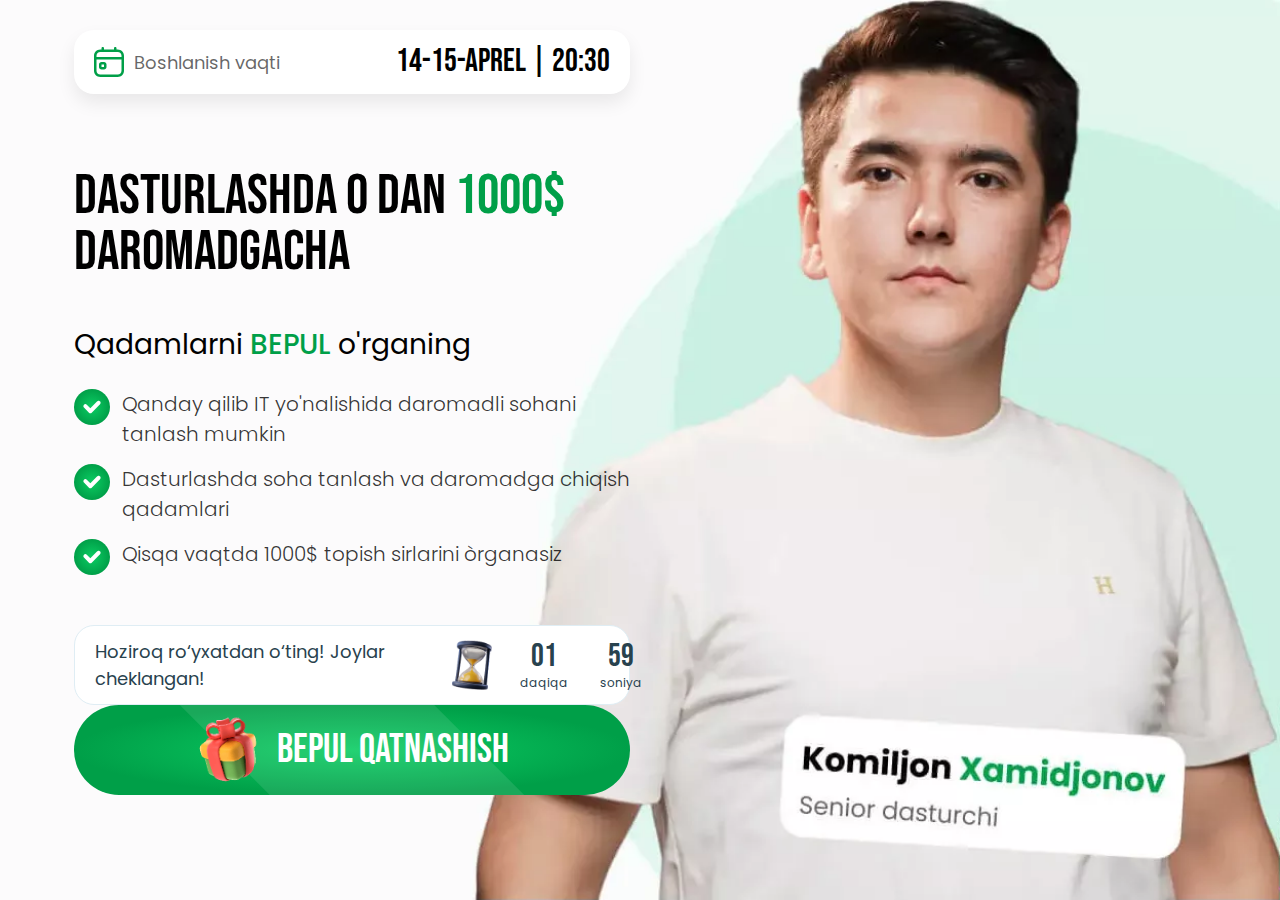
==== index.html @ f959d717 "initial commit" ====
<!doctype html>
<html lang="en">
<head>
  <meta charset="UTF-8">
  <meta name="viewport"
        content="width=device-width, user-scalable=no, initial-scale=1.0, maximum-scale=1.0, minimum-scale=1.0">
  <meta http-equiv="X-UA-Compatible" content="ie=edge">
  <link rel="preconnect" href="https://fonts.googleapis.com">
  <link rel="preconnect" href="https://fonts.gstatic.com" crossorigin>
  <link href="https://fonts.googleapis.com/css2?family=Bebas+Neue&family=Poppins:wght@300;400;500&display=swap" rel="stylesheet">
  <link rel="stylesheet" href="css/styles.css">
  <title>Komiljon Xamidjonov</title>
</head>
<body class="bg-[#F8FDFB] overflow-x-hidden">

<div class="wrapper">
  <div class="1100px:w-1/2 flex flex-col min-h-screen py-[12px] 1200px:py-[30px]">
    <div
      class="flex justify-center 500px:justify-between px-[20px] py-[8px] text-center rounded-[16px] 800px:rounded-[20px] custom-shadow bg-[rgb(255,255,255)] mx-[10px]">
      <div class="hidden 500px:flex items-center gap-[10px]">
        <svg width="30" height="30" viewBox="0 0 30 30" fill="none" xmlns="http://www.w3.org/2000/svg">
          <g clip-path="url(#clip0_190_54)">
            <path d="M10 15H7.5C6.12125 15 5 16.1213 5 17.5V20C5 21.3787 6.12125 22.5 7.5 22.5H10C11.3787 22.5 12.5 21.3787 12.5 20V17.5C12.5 16.1213 11.3787 15 10 15ZM7.5 20V17.5H10V20H7.5ZM23.75 2.5H22.5V1.25C22.5 0.56 21.9412 0 21.25 0C20.5588 0 20 0.56 20 1.25V2.5H10V1.25C10 0.56 9.44125 0 8.75 0C8.05875 0 7.5 0.56 7.5 1.25V2.5H6.25C2.80375 2.5 0 5.30375 0 8.75V23.75C0 27.1963 2.80375 30 6.25 30H23.75C27.1963 30 30 27.1963 30 23.75V8.75C30 5.30375 27.1963 2.5 23.75 2.5ZM6.25 5H23.75C25.8175 5 27.5 6.6825 27.5 8.75V10H2.5V8.75C2.5 6.6825 4.1825 5 6.25 5ZM23.75 27.5H6.25C4.1825 27.5 2.5 25.8175 2.5 23.75V12.5H27.5V23.75C27.5 25.8175 25.8175 27.5 23.75 27.5Z" fill="#009F48"/>
          </g>
          <defs>
            <clipPath id="clip0_190_54">
              <rect width="30" height="30" fill="white"/>
            </clipPath>
          </defs>
        </svg>

        <div class="text-[16px] 800px:text-[18px] text-[#00000099]">Boshlanish vaqti</div>
      </div>

      <div class="text-[28px] 800px:text-[32px] font-bebas">14-15-aprel | 20:30</div>
    </div>

    <div class="flex flex-col justify-center gap-[15px] 800px:gap-[30px] 1200px:gap-[50px] grow py-[30px]">
      <h1 class="text-[36px] 800px:text-[48px] 1200px:text-[56px] font-bebas leading-[1] text-center 1100px:text-left uppercase mx-[10px]">
        Dasturlashda 0 dan <span class="text-[#009F48]">1000$</span> daromadgacha
      </h1>

      <div class="flex flex-col 1100px:hidden relative">
        <div class="text-[22px] 800px:text-[24px] leading-[1] text-center mb-[16px] mx-[10px]">Qadamlarni <span class="text-[#009F48] font-[500]">BEPUL</span> o'rganing</div>

        <picture class="block w-full mx-auto aspect-[353/403] relative ml-[10px]">
          <source
            srcset="img/mentor@2x.webp 2x, img/mentor@1x.webp 1x"
            type="image/webp"
          />

          <source
            srcset="img/mentor@2x.png 2x, img/mentor@1x.png 1x"
            type="image/png"
          />

          <img
            class="w-full h-full"
            src="img/mentor@1x.png"
            srcset="img/mentor@2x.png 2x, img/mentor@1x.png 1x"
            alt="Rasm tavsifi"
          />
        </picture>

        <div
          class="absolute right-[10px] left-[12%] bottom-[20%] flex items-center justify-between gap-[12px] py-[12px] px-[20px] rounded-[16px] 800px:rounded-[20px] 1200:rounded-[28px] custom-shadow bg-[rgb(255,255,255)] border border-[#DFEDF4] text-[#28424E]">
          <div class="text-[12px] font-medium leading-[1.2]">Hoziroq ro‘yxatdan o‘ting! Joylar cheklangan!</div>
s
          <div class="flex items-center gap-[8px] leading-[1]" data-timer>
            <div class="flex flex-col gap-[4px] text-center">
              <div class="font-bebas text-[24px]" data-minutes>01</div>
              <div class="text-[12px]">daqiqa</div>
            </div>

            <div class="w-[1px] h-[20px] bg-[#DFEDF4] shrink-0"></div>

            <div class="flex flex-col gap-[4px] text-center">
              <div class="font-bebas text-[24px]" data-seconds>59</div>
              <div class="text-[12px]">soniya</div>
            </div>
          </div>
        </div>

        <div class="flex flex-col gap-[12px] relative mx-[10px]">
          <button class="main-button gap-[12px] relative z-[1] rounded-lg" data-main-button>
            <span class="gift-container w-[55px] shrink-0">
              <img class="w-full gift" src="img/gift.png" alt="">
            </span>

            <span>Bepul qatnashish</span>
          </button>
        </div>
      </div>

      <div class="flex flex-col gap-[20px] 1200px:gap-[30px] mx-[10px]">
        <div class="hidden 1100px:block text-[20px] 800px:text-[24px] 1200px:text-[28px] leading-[1] text-center 1100px:text-left">Qadamlarni <span class="text-[#009F48] font-[500]">BEPUL</span> o'rganing</div>
        <ul class="flex flex-col gap-[10px] 1200px:gap-[15px]">
          <li class="flex items-start gap-[12px]">
            <img class="w-[24px] 800px:w-[28px] 1200px:w-[36px] shrink-0 aspect-square" src="img/check.svg" alt="">

            <p class="text-[16px] 1200px:text-[20px] font-[300] text-[#000000CC]">
              Qanday qilib IT yo'nalishida daromadli sohani tanlash mumkin
            </p>
          </li>
          <li class="flex items-start gap-[12px]">
            <img class="w-[24px] 800px:w-[28px] 1200px:w-[36px] shrink-0 aspect-square" src="img/check.svg" alt="">

            <p class="text-[16px] 1200px:text-[20px] font-[300] text-[#000000CC]">
              Dasturlashda soha tanlash va daromadga chiqish qadamlari
            </p>
          </li>
          <li class="flex items-start gap-[12px]">
            <img class="w-[24px] 800px:w-[28px] 1200px:w-[36px] shrink-0 aspect-square" src="img/check.svg" alt="">

            <p class="text-[16px] 1200px:text-[20px] font-[300] text-[#000000CC]">
              Qisqa vaqtda 1000$ topish sirlarini òrganasiz
            </p>
          </li>
        </ul>
      </div>

      <div class="hidden 1100px:flex flex-col gap-[20px mx-[10px]">
        <div
          class="flex items-center justify-between gap-[24px] py-[12px] px-[20px] rounded-[16px] 800px:rounded-[20px] 1200:rounded-[28px] shadow bg-[rgb(255,255,255)] border border-[#DFEDF4] text-[#28424E]">
          <div class="text-[18px] font-medium">Hoziroq ro‘yxatdan o‘ting! Joylar cheklangan!</div>

          <div class="flex items-center gap-[16px] leading-[1]" data-timer>
            <img class="w-[40px] mr-[12px]" src="img/timer.png" alt="">

            <div class="flex flex-col gap-[4px] text-center">
              <div class="font-bebas text-[32px]" data-minutes>01</div>
              <div class="text-[12px]">daqiqa</div>
            </div>

            <div class="w-[1px] h-[30px] bg-[#DFEDF4]"></div>

            <div class="flex flex-col gap-[4px] text-center">
              <div class="font-bebas text-[32px]" data-seconds>59</div>
              <div class="text-[12px]">soniya</div>
            </div>
          </div>
        </div>
        <button class="main-button gap-[12px]" data-main-button>
          <span class="gift-container w-[70px] shrink-0">
            <img class="w-full gift" src="img/gift.png" alt="">
          </span>

          <span>Bepul qatnashish</span>
        </button>
      </div>
    </div>
  </div>
</div>

<div class="fixed inset-[0] grid place-items-center overflow-[auto] z-[20] bg-[#0000004D] bg-opacity-[50] backdrop-blur-[5px] p-[8px] hidden"
     data-modal-backdrop data-modal-close>
  <form data-form class="w-full max-w-[500px] p-[20px] 800px:p-[40px] bg-[#fff] rounded-[8px] 1100px:rounded-[12px] relative">
    <h2 class="text-[24px] 800px:text-[28px] 1200px:text-[32px] font-bebas">
      Joy band qilish
    </h2>

    <p class="mb-[16px] text-[#00000099]">Joylar soni chegaralangan!</p>

    <div class="p-[16px] mb-[8px] 1100px:mb-[16px] text-[#00971C] rounded-[16px] bg-[#00971C11] text-center hidden" data-form-alert>
    </div>

    <label class="block w-full mb-[16px] 1100px:mb-[24px]">
      <span class="block mb-1.5 text-[#48635B]">Ism</span>
      <input class="w-full h-[48px] px-[16px] rounded-[8px] 1100px:rounded-[12px] bg-[#F3F7F8] border border-[#bed4da]" id="name"
             type="text" placeholder="Ismingizni kiriting" name="name">
    </label>

    <label class="block w-full mb-[24px] 1100px:mb-[32px]" for="phone">
      <span class="block mb-[6px[ text-[#48635B]">Telefon raqami</span>

      <span class="flex h-[48px] rounded-[8px] 1100px:rounded-[12px] border border-[#bed4da] bg-[#F3F7F8] overflow-hidden">
          <input class="bg-[transparent] border-none focus:outline-0 pl-[16px] w-[6ch] text-black text-[14px] 1100px:text-[16px]"
                 type="text" readonly value="+998">
          <input class="grow bg-[transparent] border-none focus:outline-0 text-black text-[14px] 1100px:text-[16px]"
                 id="phone" type="tel" name="phone" maxlength="12">
        </span>
    </label>

    <button data-form-button
            class="submit-button"
            type="submit">
      Band qilish
    </button>

    <img data-modal-close class="w-[12px] 1100px:w-[16px] aspect-square absolute top-[24px] right-[24px] cursor-pointer" src="img/x.svg"
         alt="close icon">
  </form>
</div>

<script src="js/statistics.js"></script>
<script src="js/timer.js"></script>
<script src="js/script.js"></script>

<!-- Meta Pixel Code -->
<script>
  !function(f,b,e,v,n,t,s)
  {if(f.fbq)return;n=f.fbq=function(){n.callMethod?
    n.callMethod.apply(n,arguments):n.queue.push(arguments)};
    if(!f._fbq)f._fbq=n;n.push=n;n.loaded=!0;n.version='2.0';
    n.queue=[];t=b.createElement(e);t.async=!0;
    t.src=v;s=b.getElementsByTagName(e)[0];
    s.parentNode.insertBefore(t,s)}(window, document,'script',
    'https://connect.facebook.net/en_US/fbevents.js');
  fbq('init', '1330545794612038');
  fbq('track', 'PageView');
</script>
<noscript><img height="1" width="1" style="display:none"
               src="https://www.facebook.com/tr?id=1330545794612038&ev=PageView&noscript=1"
/></noscript>
<!-- End Meta Pixel Code -->
</body>
</html>
---- css/styles.css ----
/*! tailwindcss v4.0.6 | MIT License | https://tailwindcss.com */
@layer theme{:root,:host{--animate-spin:spin 1s linear infinite;--animate-ping:ping 1s cubic-bezier(0,0,.2,1)infinite;--animate-pulse:pulse 2s cubic-bezier(.4,0,.6,1)infinite;--animate-bounce:bounce 1s infinite;--breakpoint-400px:400px;--breakpoint-500px:500px;--breakpoint-600px:600px;--breakpoint-700px:700px;--breakpoint-800px:800px;--breakpoint-900px:900px;--breakpoint-1000px:1000px;--breakpoint-1100px:1100px;--breakpoint-1200px:1200px;--breakpoint-1300px:1300px;--breakpoint-1400px:1400px;--breakpoint-1500px:1500px;--breakpoint-1600px:1600px;--breakpoint-1700px:1700px;--breakpoint-1800px:1800px;--breakpoint-1900px:1900px}}@layer base{*,:after,:before,::backdrop{box-sizing:border-box;border:0 solid;margin:0;padding:0}::file-selector-button{box-sizing:border-box;border:0 solid;margin:0;padding:0}html,:host{-webkit-text-size-adjust:100%;tab-size:4;line-height:1.5;font-family:var(--default-font-family,ui-sans-serif,system-ui,sans-serif,"Apple Color Emoji","Segoe UI Emoji","Segoe UI Symbol","Noto Color Emoji");font-feature-settings:var(--default-font-feature-settings,normal);font-variation-settings:var(--default-font-variation-settings,normal);-webkit-tap-highlight-color:transparent}body{line-height:inherit}hr{height:0;color:inherit;border-top-width:1px}abbr:where([title]){-webkit-text-decoration:underline dotted;text-decoration:underline dotted}h1,h2,h3,h4,h5,h6{font-size:inherit;font-weight:inherit}a{color:inherit;-webkit-text-decoration:inherit;-webkit-text-decoration:inherit;-webkit-text-decoration:inherit;text-decoration:inherit}b,strong{font-weight:bolder}code,kbd,samp,pre{font-family:var(--default-mono-font-family,ui-monospace,SFMono-Regular,Menlo,Monaco,Consolas,"Liberation Mono","Courier New",monospace);font-feature-settings:var(--default-mono-font-feature-settings,normal);font-variation-settings:var(--default-mono-font-variation-settings,normal);font-size:1em}small{font-size:80%}sub,sup{vertical-align:baseline;font-size:75%;line-height:0;position:relative}sub{bottom:-.25em}sup{top:-.5em}table{text-indent:0;border-color:inherit;border-collapse:collapse}:-moz-focusring{outline:auto}progress{vertical-align:baseline}summary{display:list-item}ol,ul,menu{list-style:none}img,svg,video,canvas,audio,iframe,embed,object{vertical-align:middle;display:block}img,video{max-width:100%;height:auto}button,input,select,optgroup,textarea{font:inherit;font-feature-settings:inherit;font-variation-settings:inherit;letter-spacing:inherit;color:inherit;opacity:1;background-color:#0000;border-radius:0}::file-selector-button{font:inherit;font-feature-settings:inherit;font-variation-settings:inherit;letter-spacing:inherit;color:inherit;opacity:1;background-color:#0000;border-radius:0}:where(select:is([multiple],[size])) optgroup{font-weight:bolder}:where(select:is([multiple],[size])) optgroup option{padding-inline-start:20px}::file-selector-button{margin-inline-end:4px}::placeholder{opacity:1;color:color-mix(in oklab,currentColor 50%,transparent)}textarea{resize:vertical}::-webkit-search-decoration{-webkit-appearance:none}::-webkit-date-and-time-value{min-height:1lh;text-align:inherit}::-webkit-datetime-edit{display:inline-flex}::-webkit-datetime-edit-fields-wrapper{padding:0}::-webkit-datetime-edit{padding-block:0}::-webkit-datetime-edit-year-field{padding-block:0}::-webkit-datetime-edit-month-field{padding-block:0}::-webkit-datetime-edit-day-field{padding-block:0}::-webkit-datetime-edit-hour-field{padding-block:0}::-webkit-datetime-edit-minute-field{padding-block:0}::-webkit-datetime-edit-second-field{padding-block:0}::-webkit-datetime-edit-millisecond-field{padding-block:0}::-webkit-datetime-edit-meridiem-field{padding-block:0}:-moz-ui-invalid{box-shadow:none}button,input:where([type=button],[type=reset],[type=submit]){appearance:button}::file-selector-button{appearance:button}::-webkit-inner-spin-button{height:auto}::-webkit-outer-spin-button{height:auto}[hidden]:where(:not([hidden=until-found])){display:none!important}}@layer components;@layer utilities{.absolute{position:absolute}.fixed{position:fixed}.relative{position:relative}.inset-\[0\]{inset:0}.top-\[24px\]{top:24px}.right-\[10px\]{right:10px}.right-\[20px\]{right:20px}.right-\[24px\]{right:24px}.bottom-\[10\%\]{bottom:10%}.bottom-\[15\%\]{bottom:15%}.bottom-\[20\%\]{bottom:20%}.bottom-\[20px\]{bottom:20px}.bottom-\[60px\]{bottom:60px}.bottom-\[100px\]{bottom:100px}.bottom-\[140px\]{bottom:140px}.left-\[5\%\]{left:5%}.left-\[10\%\]{left:10%}.left-\[12\%\]{left:12%}.left-\[30px\]{left:30px}.left-\[40px\]{left:40px}.z-\[1\]{z-index:1}.z-\[20\]{z-index:20}.mx-\[10px\]{margin-inline:10px}.mx-auto{margin-inline:auto}.mr-\[12px\]{margin-right:12px}.mb-\[8px\]{margin-bottom:8px}.mb-\[16px\]{margin-bottom:16px}.mb-\[24px\]{margin-bottom:24px}.ml-\[10px\]{margin-left:10px}.block{display:block}.flex{display:flex}.grid{display:grid}.hidden{display:none}.inline-block{display:inline-block}.table{display:table}.aspect-\[353\/403\]{aspect-ratio:353/403}.aspect-\[614\/480\]{aspect-ratio:614/480}.aspect-square{aspect-ratio:1}.h-\[20px\]{height:20px}.h-\[30px\]{height:30px}.h-\[48px\]{height:48px}.h-full{height:100%}.min-h-screen{min-height:100vh}.w-\[6ch\]{width:6ch}.w-\[12px\]{width:12px}.w-\[95\%\]{width:95%}.w-\[150px\]{width:150px}.w-\[1px\]{width:1px}.w-\[70px\]{width:70px}.w-\[200px\]{width:200px}.w-\[24px\]{width:24px}.w-\[28px\]{width:28px}.w-\[40px\]{width:40px}.w-\[55px\]{width:55px}.w-full{width:100%}.max-w-\[500px\]{max-width:500px}.min-w-full{min-width:100%}.shrink-0{flex-shrink:0}.grow{flex-grow:1}.transform{transform:var(--tw-rotate-x)var(--tw-rotate-y)var(--tw-rotate-z)var(--tw-skew-x)var(--tw-skew-y)}.animate-bounce{animation:var(--animate-bounce)}.animate-spin{animation:var(--animate-spin)}.cursor-pointer{cursor:pointer}.grid-cols-1{grid-template-columns:repeat(1,minmax(0,1fr))}.flex-col{flex-direction:column}.place-items-center{place-items:center}.items-center{align-items:center}.items-end{align-items:flex-end}.items-start{align-items:flex-start}.justify-between{justify-content:space-between}.justify-center{justify-content:center}.gap-\[4px\]{gap:4px}.gap-\[8px\]{gap:8px}.gap-\[10px\]{gap:10px}.gap-\[12px\]{gap:12px}.gap-\[15px\]{gap:15px}.gap-\[16px\]{gap:16px}.gap-\[20px\]{gap:20px}.gap-\[24px\]{gap:24px}.gap-\[30px\]{gap:30px}:where(.divide-y>:not(:last-child)){--tw-divide-y-reverse:0;border-bottom-style:var(--tw-border-style);border-top-style:var(--tw-border-style);border-top-width:calc(1px*var(--tw-divide-y-reverse));border-bottom-width:calc(1px*calc(1 - var(--tw-divide-y-reverse)))}.overflow-hidden{overflow:hidden}.overflow-x-hidden{overflow-x:hidden}.rounded-\[8px\]{border-radius:8px}.rounded-\[16px\]{border-radius:16px}.rounded-full{border-radius:3.40282e38px}.rounded-b-\[16px\]{border-bottom-right-radius:16px;border-bottom-left-radius:16px}.border{border-style:var(--tw-border-style);border-width:1px}.border-b-2{border-bottom-style:var(--tw-border-style);border-bottom-width:2px}.border-none{--tw-border-style:none;border-style:none}.border-\[\#DFEDF4\]{border-color:#dfedf4}.border-\[\#bed4da\]{border-color:#bed4da}.bg-\[\#0000004D\]{background-color:#0000004d}.bg-\[\#00971C11\]{background-color:#00971c11}.bg-\[\#DFEDF4\]{background-color:#dfedf4}.bg-\[\#F3F7F8\]{background-color:#f3f7f8}.bg-\[\#F8FDFB\]{background-color:#f8fdfb}.bg-\[\#fff\],.bg-\[rgb\(255\,255\,255\)\]{background-color:#fff}.bg-\[transparent\]{background-color:#0000}.p-\[8px\]{padding:8px}.p-\[16px\]{padding:16px}.p-\[20px\]{padding:20px}.px-\[16px\]{padding-inline:16px}.px-\[20px\]{padding-inline:20px}.py-\[8px\]{padding-block:8px}.py-\[12px\]{padding-block:12px}.py-\[30px\]{padding-block:30px}.pt-\[30px\]{padding-top:30px}.pl-\[16px\]{padding-left:16px}.text-center{text-align:center}.text-left{text-align:left}.text-\[12px\]{font-size:12px}.text-\[14px\]{font-size:14px}.text-\[16px\]{font-size:16px}.text-\[18px\]{font-size:18px}.text-\[20px\]{font-size:20px}.text-\[22px\]{font-size:22px}.text-\[24px\]{font-size:24px}.text-\[28px\]{font-size:28px}.text-\[32px\]{font-size:32px}.text-\[36px\]{font-size:36px}.leading-\[1\.2\]{--tw-leading:1.2;line-height:1.2}.leading-\[1\.3\]{--tw-leading:1.3;line-height:1.3}.leading-\[1\]{--tw-leading:1;line-height:1}.font-\[300\]{--tw-font-weight:300;font-weight:300}.font-\[500\]{--tw-font-weight:500;font-weight:500}.whitespace-nowrap{white-space:nowrap}.text-\[\#00000099\]{color:#0009}.text-\[\#000000CC\]{color:#000c}.text-\[\#00971C\]{color:#00971c}.text-\[\#009F48\]{color:#009f48}.text-\[\#28424E\]{color:#28424e}.text-\[\#48635B\]{color:#48635b}.uppercase{text-transform:uppercase}.opacity-0{opacity:0}.opacity-25{opacity:.25}.opacity-75{opacity:.75}.filter{filter:var(--tw-blur,)var(--tw-brightness,)var(--tw-contrast,)var(--tw-grayscale,)var(--tw-hue-rotate,)var(--tw-invert,)var(--tw-saturate,)var(--tw-sepia,)var(--tw-drop-shadow,)}.backdrop-blur-\[5px\]{--tw-backdrop-blur:blur(5px);-webkit-backdrop-filter:var(--tw-backdrop-blur,)var(--tw-backdrop-brightness,)var(--tw-backdrop-contrast,)var(--tw-backdrop-grayscale,)var(--tw-backdrop-hue-rotate,)var(--tw-backdrop-invert,)var(--tw-backdrop-opacity,)var(--tw-backdrop-saturate,)var(--tw-backdrop-sepia,);backdrop-filter:var(--tw-backdrop-blur,)var(--tw-backdrop-brightness,)var(--tw-backdrop-contrast,)var(--tw-backdrop-grayscale,)var(--tw-backdrop-hue-rotate,)var(--tw-backdrop-invert,)var(--tw-backdrop-opacity,)var(--tw-backdrop-saturate,)var(--tw-backdrop-sepia,)}.backdrop-filter{-webkit-backdrop-filter:var(--tw-backdrop-blur,)var(--tw-backdrop-brightness,)var(--tw-backdrop-contrast,)var(--tw-backdrop-grayscale,)var(--tw-backdrop-hue-rotate,)var(--tw-backdrop-invert,)var(--tw-backdrop-opacity,)var(--tw-backdrop-saturate,)var(--tw-backdrop-sepia,);backdrop-filter:var(--tw-backdrop-blur,)var(--tw-backdrop-brightness,)var(--tw-backdrop-contrast,)var(--tw-backdrop-grayscale,)var(--tw-backdrop-hue-rotate,)var(--tw-backdrop-invert,)var(--tw-backdrop-opacity,)var(--tw-backdrop-saturate,)var(--tw-backdrop-sepia,)}.transition{transition-property:color,background-color,border-color,outline-color,text-decoration-color,fill,stroke,--tw-gradient-from,--tw-gradient-via,--tw-gradient-to,opacity,box-shadow,transform,translate,scale,rotate,filter,-webkit-backdrop-filter,backdrop-filter;transition-timing-function:var(--tw-ease,ease);transition-duration:var(--tw-duration,0s)}.transition-colors{transition-property:color,background-color,border-color,outline-color,text-decoration-color,fill,stroke,--tw-gradient-from,--tw-gradient-via,--tw-gradient-to;transition-timing-function:var(--tw-ease,ease);transition-duration:var(--tw-duration,0s)}.duration-150{--tw-duration:.15s;transition-duration:.15s}@media (hover:hover){.hover\:scale-\[1\.02\]:hover{scale:1.02}}.focus\:ring-2:focus{--tw-ring-shadow:var(--tw-ring-inset,)0 0 0 calc(2px + var(--tw-ring-offset-width))var(--tw-ring-color,currentColor);box-shadow:var(--tw-inset-shadow),var(--tw-inset-ring-shadow),var(--tw-ring-offset-shadow),var(--tw-ring-shadow),var(--tw-shadow)}.focus\:ring-offset-2:focus{--tw-ring-offset-width:2px;--tw-ring-offset-shadow:var(--tw-ring-inset,)0 0 0 var(--tw-ring-offset-width)var(--tw-ring-offset-color)}.focus\:outline-0:focus{outline-style:var(--tw-outline-style);outline-width:0}.focus\:outline-none:focus{--tw-outline-style:none;outline-style:none}@media (width>=500px){.\35 00px\:flex{display:flex}.\35 00px\:flex-row{flex-direction:row}.\35 00px\:justify-between{justify-content:space-between}.\35 00px\:text-left{text-align:left}}@media (width>=800px){.\38 00px\:w-\[28px\]{width:28px}.\38 00px\:w-\[250px\]{width:250px}.\38 00px\:gap-\[16px\]{gap:16px}.\38 00px\:gap-\[30px\]{gap:30px}.\38 00px\:gap-\[40px\]{gap:40px}.\38 00px\:rounded-\[20px\]{border-radius:20px}.\38 00px\:rounded-b-\[20px\]{border-bottom-right-radius:20px;border-bottom-left-radius:20px}.\38 00px\:p-\[40px\]{padding:40px}.\38 00px\:py-\[9\.5px\]{padding-block:9.5px}.\38 00px\:text-\[14px\]{font-size:14px}.\38 00px\:text-\[18px\]{font-size:18px}.\38 00px\:text-\[24px\]{font-size:24px}.\38 00px\:text-\[28px\]{font-size:28px}.\38 00px\:text-\[32px\]{font-size:32px}.\38 00px\:text-\[36px\]{font-size:36px}.\38 00px\:text-\[48px\]{font-size:48px}}@media (width>=1100px){.\31 100px\:mb-\[16px\]{margin-bottom:16px}.\31 100px\:mb-\[24px\]{margin-bottom:24px}.\31 100px\:mb-\[32px\]{margin-bottom:32px}.\31 100px\:block{display:block}.\31 100px\:flex{display:flex}.\31 100px\:hidden{display:none}.\31 100px\:w-1\/2{width:50%}.\31 100px\:w-\[16px\]{width:16px}.\31 100px\:rounded-\[12px\]{border-radius:12px}.\31 100px\:text-left{text-align:left}.\31 100px\:text-\[16px\]{font-size:16px}}@media (width>=1200px){.\31 200px\:w-\[200px\]{width:200px}.\31 200px\:w-\[300px\]{width:300px}.\31 200px\:w-\[36px\]{width:36px}.\31 200px\:gap-\[15px\]{gap:15px}.\31 200px\:gap-\[20px\]{gap:20px}.\31 200px\:gap-\[30px\]{gap:30px}.\31 200px\:gap-\[50px\]{gap:50px}.\31 200px\:py-\[30px\]{padding-block:30px}.\31 200px\:text-\[18px\]{font-size:18px}.\31 200px\:text-\[20px\]{font-size:20px}.\31 200px\:text-\[28px\]{font-size:28px}.\31 200px\:text-\[32px\]{font-size:32px}.\31 200px\:text-\[36px\]{font-size:36px}.\31 200px\:text-\[56px\]{font-size:56px}}}body{background-image:url(../img/bg-desktop@1x.webp);background-position:100% 0;background-repeat:no-repeat;background-size:cover;font-family:Poppins,sans-serif}.font-bebas{font-family:Bebas Neue,sans-serif}@media only screen and (-webkit-device-pixel-ratio>=2),only screen and (min-device-pixel-ratio:2),only screen and (resolution>=192dpi),only screen and (resolution>=2x){body{background-image:url(../img/bg-desktop@2x.webp)}}@media only screen and (width<=1100px){body{background-image:none}}.wrapper{width:100%;max-width:1400px;margin-inline:auto}@media (width>=1100px){.wrapper{width:90%}}.main-button{cursor:pointer;color:#fff;text-transform:uppercase;background:radial-gradient(50% 50%,#0bcd63 0%,#009f48 100%);border-radius:3.40282e38px;justify-content:center;align-items:center;height:70px;font-family:Bebas Neue,sans-serif;font-size:28px;display:flex;position:relative;overflow:hidden}@media (width>=800px){.main-button{height:80px;font-size:32px}}@media (width>=1200px){.main-button{height:90px;font-size:40px}}.submit-button{cursor:pointer;cursor:pointer;color:#fff;text-transform:uppercase;background:radial-gradient(50% 50%,#0bcd63 0%,#009f48 100%);border-radius:3.40282e38px;width:100%;height:60px;font-family:Bebas Neue,sans-serif;font-size:24px;position:relative;overflow:hidden}@media (width>=800px){.submit-button{height:70px;font-size:28px}}@media (width>=1200px){.submit-button{height:70px;font-size:32px}}.main-button:before,.submit-button:before{content:"";background:#ffffff1a;width:200%;height:200%;animation:2s infinite shine;position:absolute;top:-50%;left:-50%;transform:rotate(45deg)}.custom-shadow{box-shadow:0 9px 18px #00000014}@keyframes shine{0%{transform:translate(-100%)rotate(45deg)}to{transform:translate(100%)rotate(45deg)}}.gift-container{cursor:pointer;animation:.5s ease-in-out infinite shake;position:relative}.gift{transition:transform .3s ease-in-out}@keyframes shake{0%,to{transform:rotate(0)}25%{transform:rotate(-5deg)}50%{transform:rotate(5deg)}75%{transform:rotate(-3deg)}}@keyframes spin{to{transform:rotate(360deg)}}@keyframes ping{75%,to{opacity:0;transform:scale(2)}}@keyframes pulse{50%{opacity:.5}}@keyframes bounce{0%,to{animation-timing-function:cubic-bezier(.8,0,1,1);transform:translateY(-25%)}50%{animation-timing-function:cubic-bezier(0,0,.2,1);transform:none}}@property --tw-rotate-x{syntax:"*";inherits:false;initial-value:rotateX(0)}@property --tw-rotate-y{syntax:"*";inherits:false;initial-value:rotateY(0)}@property --tw-rotate-z{syntax:"*";inherits:false;initial-value:rotateZ(0)}@property --tw-skew-x{syntax:"*";inherits:false;initial-value:skewX(0)}@property --tw-skew-y{syntax:"*";inherits:false;initial-value:skewY(0)}@property --tw-divide-y-reverse{syntax:"*";inherits:false;initial-value:0}@property --tw-border-style{syntax:"*";inherits:false;initial-value:solid}@property --tw-leading{syntax:"*";inherits:false}@property --tw-font-weight{syntax:"*";inherits:false}@property --tw-blur{syntax:"*";inherits:false}@property --tw-brightness{syntax:"*";inherits:false}@property --tw-contrast{syntax:"*";inherits:false}@property --tw-grayscale{syntax:"*";inherits:false}@property --tw-hue-rotate{syntax:"*";inherits:false}@property --tw-invert{syntax:"*";inherits:false}@property --tw-opacity{syntax:"*";inherits:false}@property --tw-saturate{syntax:"*";inherits:false}@property --tw-sepia{syntax:"*";inherits:false}@property --tw-backdrop-blur{syntax:"*";inherits:false}@property --tw-backdrop-brightness{syntax:"*";inherits:false}@property --tw-backdrop-contrast{syntax:"*";inherits:false}@property --tw-backdrop-grayscale{syntax:"*";inherits:false}@property --tw-backdrop-hue-rotate{syntax:"*";inherits:false}@property --tw-backdrop-invert{syntax:"*";inherits:false}@property --tw-backdrop-opacity{syntax:"*";inherits:false}@property --tw-backdrop-saturate{syntax:"*";inherits:false}@property --tw-backdrop-sepia{syntax:"*";inherits:false}@property --tw-duration{syntax:"*";inherits:false}@property --tw-shadow{syntax:"*";inherits:false;initial-value:0 0 #0000}@property --tw-shadow-color{syntax:"*";inherits:false}@property --tw-inset-shadow{syntax:"*";inherits:false;initial-value:0 0 #0000}@property --tw-inset-shadow-color{syntax:"*";inherits:false}@property --tw-ring-color{syntax:"*";inherits:false}@property --tw-ring-shadow{syntax:"*";inherits:false;initial-value:0 0 #0000}@property --tw-inset-ring-color{syntax:"*";inherits:false}@property --tw-inset-ring-shadow{syntax:"*";inherits:false;initial-value:0 0 #0000}@property --tw-ring-inset{syntax:"*";inherits:false}@property --tw-ring-offset-width{syntax:"<length>";inherits:false;initial-value:0}@property --tw-ring-offset-color{syntax:"*";inherits:false;initial-value:#fff}@property --tw-ring-offset-shadow{syntax:"*";inherits:false;initial-value:0 0 #0000}@property --tw-outline-style{syntax:"*";inherits:false;initial-value:solid}
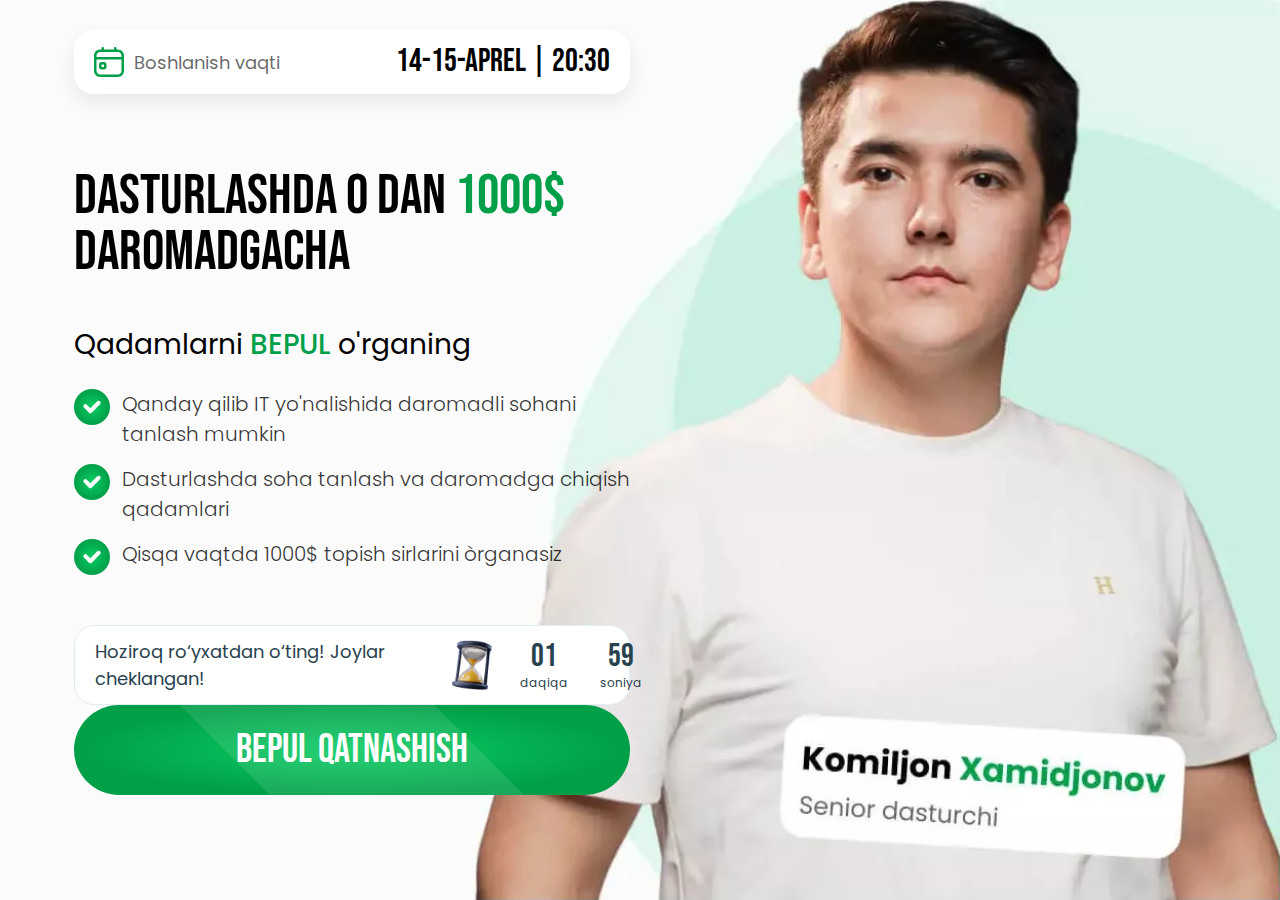
==== commit a9145d34: "initial commit" ====
--- a/index.html
+++ b/index.html
@@ -65,7 +65,7 @@
         <div
           class="absolute right-[10px] left-[12%] bottom-[20%] flex items-center justify-between gap-[12px] py-[12px] px-[20px] rounded-[16px] 800px:rounded-[20px] 1200:rounded-[28px] custom-shadow bg-[rgb(255,255,255)] border border-[#DFEDF4] text-[#28424E]">
           <div class="text-[12px] font-medium leading-[1.2]">Hoziroq ro‘yxatdan o‘ting! Joylar cheklangan!</div>
-s
+
           <div class="flex items-center gap-[8px] leading-[1]" data-timer>
             <div class="flex flex-col gap-[4px] text-center">
               <div class="font-bebas text-[24px]" data-minutes>01</div>
@@ -83,10 +83,6 @@
 
         <div class="flex flex-col gap-[12px] relative mx-[10px]">
           <button class="main-button gap-[12px] relative z-[1] rounded-lg" data-main-button>
-            <span class="gift-container w-[55px] shrink-0">
-              <img class="w-full gift" src="img/gift.png" alt="">
-            </span>
-
             <span>Bepul qatnashish</span>
           </button>
         </div>
@@ -141,10 +137,6 @@
           </div>
         </div>
         <button class="main-button gap-[12px]" data-main-button>
-          <span class="gift-container w-[70px] shrink-0">
-            <img class="w-full gift" src="img/gift.png" alt="">
-          </span>
-
           <span>Bepul qatnashish</span>
         </button>
       </div>
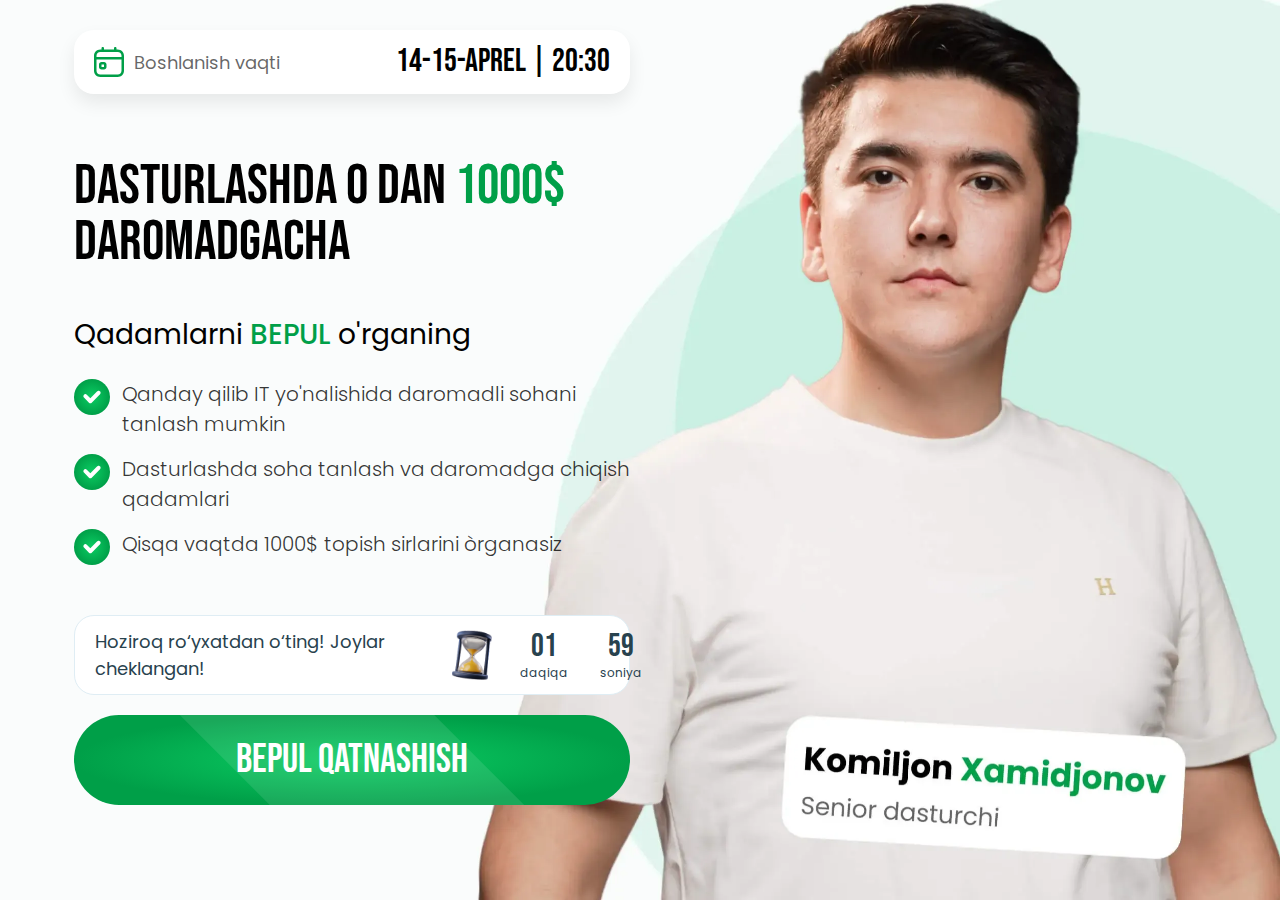
==== commit b51c0117: "commit" ====
--- a/index.html
+++ b/index.html
@@ -11,7 +11,7 @@
   <link rel="stylesheet" href="css/styles.css">
   <title>Komiljon Xamidjonov</title>
 </head>
-<body class="bg-[#F8FDFB] overflow-x-hidden">
+<body class="overflow-x-hidden">
 
 <div class="wrapper">
   <div class="1100px:w-1/2 flex flex-col min-h-screen py-[12px] 1200px:py-[30px]">
@@ -43,7 +43,7 @@
       <div class="flex flex-col 1100px:hidden relative">
         <div class="text-[22px] 800px:text-[24px] leading-[1] text-center mb-[16px] mx-[10px]">Qadamlarni <span class="text-[#009F48] font-[500]">BEPUL</span> o'rganing</div>
 
-        <picture class="block w-full mx-auto aspect-[353/403] relative ml-[10px]">
+        <picture class="block w-full mx-auto aspect-square relative ml-[10px]">
           <source
             srcset="img/mentor@2x.webp 2x, img/mentor@1x.webp 1x"
             type="image/webp"
@@ -115,7 +115,7 @@
         </ul>
       </div>
 
-      <div class="hidden 1100px:flex flex-col gap-[20px mx-[10px]">
+      <div class="hidden 1100px:flex flex-col gap-[20px] mx-[10px]">
         <div
           class="flex items-center justify-between gap-[24px] py-[12px] px-[20px] rounded-[16px] 800px:rounded-[20px] 1200:rounded-[28px] shadow bg-[rgb(255,255,255)] border border-[#DFEDF4] text-[#28424E]">
           <div class="text-[18px] font-medium">Hoziroq ro‘yxatdan o‘ting! Joylar cheklangan!</div>
--- a/css/styles.css
+++ b/css/styles.css
@@ -1,2 +1,2 @@
-/*! tailwindcss v4.0.6 | MIT License | https://tailwindcss.com */
-@layer theme{:root,:host{--animate-spin:spin 1s linear infinite;--animate-ping:ping 1s cubic-bezier(0,0,.2,1)infinite;--animate-pulse:pulse 2s cubic-bezier(.4,0,.6,1)infinite;--animate-bounce:bounce 1s infinite;--breakpoint-400px:400px;--breakpoint-500px:500px;--breakpoint-600px:600px;--breakpoint-700px:700px;--breakpoint-800px:800px;--breakpoint-900px:900px;--breakpoint-1000px:1000px;--breakpoint-1100px:1100px;--breakpoint-1200px:1200px;--breakpoint-1300px:1300px;--breakpoint-1400px:1400px;--breakpoint-1500px:1500px;--breakpoint-1600px:1600px;--breakpoint-1700px:1700px;--breakpoint-1800px:1800px;--breakpoint-1900px:1900px}}@layer base{*,:after,:before,::backdrop{box-sizing:border-box;border:0 solid;margin:0;padding:0}::file-selector-button{box-sizing:border-box;border:0 solid;margin:0;padding:0}html,:host{-webkit-text-size-adjust:100%;tab-size:4;line-height:1.5;font-family:var(--default-font-family,ui-sans-serif,system-ui,sans-serif,"Apple Color Emoji","Segoe UI Emoji","Segoe UI Symbol","Noto Color Emoji");font-feature-settings:var(--default-font-feature-settings,normal);font-variation-settings:var(--default-font-variation-settings,normal);-webkit-tap-highlight-color:transparent}body{line-height:inherit}hr{height:0;color:inherit;border-top-width:1px}abbr:where([title]){-webkit-text-decoration:underline dotted;text-decoration:underline dotted}h1,h2,h3,h4,h5,h6{font-size:inherit;font-weight:inherit}a{color:inherit;-webkit-text-decoration:inherit;-webkit-text-decoration:inherit;-webkit-text-decoration:inherit;text-decoration:inherit}b,strong{font-weight:bolder}code,kbd,samp,pre{font-family:var(--default-mono-font-family,ui-monospace,SFMono-Regular,Menlo,Monaco,Consolas,"Liberation Mono","Courier New",monospace);font-feature-settings:var(--default-mono-font-feature-settings,normal);font-variation-settings:var(--default-mono-font-variation-settings,normal);font-size:1em}small{font-size:80%}sub,sup{vertical-align:baseline;font-size:75%;line-height:0;position:relative}sub{bottom:-.25em}sup{top:-.5em}table{text-indent:0;border-color:inherit;border-collapse:collapse}:-moz-focusring{outline:auto}progress{vertical-align:baseline}summary{display:list-item}ol,ul,menu{list-style:none}img,svg,video,canvas,audio,iframe,embed,object{vertical-align:middle;display:block}img,video{max-width:100%;height:auto}button,input,select,optgroup,textarea{font:inherit;font-feature-settings:inherit;font-variation-settings:inherit;letter-spacing:inherit;color:inherit;opacity:1;background-color:#0000;border-radius:0}::file-selector-button{font:inherit;font-feature-settings:inherit;font-variation-settings:inherit;letter-spacing:inherit;color:inherit;opacity:1;background-color:#0000;border-radius:0}:where(select:is([multiple],[size])) optgroup{font-weight:bolder}:where(select:is([multiple],[size])) optgroup option{padding-inline-start:20px}::file-selector-button{margin-inline-end:4px}::placeholder{opacity:1;color:color-mix(in oklab,currentColor 50%,transparent)}textarea{resize:vertical}::-webkit-search-decoration{-webkit-appearance:none}::-webkit-date-and-time-value{min-height:1lh;text-align:inherit}::-webkit-datetime-edit{display:inline-flex}::-webkit-datetime-edit-fields-wrapper{padding:0}::-webkit-datetime-edit{padding-block:0}::-webkit-datetime-edit-year-field{padding-block:0}::-webkit-datetime-edit-month-field{padding-block:0}::-webkit-datetime-edit-day-field{padding-block:0}::-webkit-datetime-edit-hour-field{padding-block:0}::-webkit-datetime-edit-minute-field{padding-block:0}::-webkit-datetime-edit-second-field{padding-block:0}::-webkit-datetime-edit-millisecond-field{padding-block:0}::-webkit-datetime-edit-meridiem-field{padding-block:0}:-moz-ui-invalid{box-shadow:none}button,input:where([type=button],[type=reset],[type=submit]){appearance:button}::file-selector-button{appearance:button}::-webkit-inner-spin-button{height:auto}::-webkit-outer-spin-button{height:auto}[hidden]:where(:not([hidden=until-found])){display:none!important}}@layer components;@layer utilities{.absolute{position:absolute}.fixed{position:fixed}.relative{position:relative}.inset-\[0\]{inset:0}.top-\[24px\]{top:24px}.right-\[10px\]{right:10px}.right-\[20px\]{right:20px}.right-\[24px\]{right:24px}.bottom-\[10\%\]{bottom:10%}.bottom-\[15\%\]{bottom:15%}.bottom-\[20\%\]{bottom:20%}.bottom-\[20px\]{bottom:20px}.bottom-\[60px\]{bottom:60px}.bottom-\[100px\]{bottom:100px}.bottom-\[140px\]{bottom:140px}.left-\[5\%\]{left:5%}.left-\[10\%\]{left:10%}.left-\[12\%\]{left:12%}.left-\[30px\]{left:30px}.left-\[40px\]{left:40px}.z-\[1\]{z-index:1}.z-\[20\]{z-index:20}.mx-\[10px\]{margin-inline:10px}.mx-auto{margin-inline:auto}.mr-\[12px\]{margin-right:12px}.mb-\[8px\]{margin-bottom:8px}.mb-\[16px\]{margin-bottom:16px}.mb-\[24px\]{margin-bottom:24px}.ml-\[10px\]{margin-left:10px}.block{display:block}.flex{display:flex}.grid{display:grid}.hidden{display:none}.inline-block{display:inline-block}.table{display:table}.aspect-\[353\/403\]{aspect-ratio:353/403}.aspect-\[614\/480\]{aspect-ratio:614/480}.aspect-square{aspect-ratio:1}.h-\[20px\]{height:20px}.h-\[30px\]{height:30px}.h-\[48px\]{height:48px}.h-full{height:100%}.min-h-screen{min-height:100vh}.w-\[6ch\]{width:6ch}.w-\[12px\]{width:12px}.w-\[95\%\]{width:95%}.w-\[150px\]{width:150px}.w-\[1px\]{width:1px}.w-\[70px\]{width:70px}.w-\[200px\]{width:200px}.w-\[24px\]{width:24px}.w-\[28px\]{width:28px}.w-\[40px\]{width:40px}.w-\[55px\]{width:55px}.w-full{width:100%}.max-w-\[500px\]{max-width:500px}.min-w-full{min-width:100%}.shrink-0{flex-shrink:0}.grow{flex-grow:1}.transform{transform:var(--tw-rotate-x)var(--tw-rotate-y)var(--tw-rotate-z)var(--tw-skew-x)var(--tw-skew-y)}.animate-bounce{animation:var(--animate-bounce)}.animate-spin{animation:var(--animate-spin)}.cursor-pointer{cursor:pointer}.grid-cols-1{grid-template-columns:repeat(1,minmax(0,1fr))}.flex-col{flex-direction:column}.place-items-center{place-items:center}.items-center{align-items:center}.items-end{align-items:flex-end}.items-start{align-items:flex-start}.justify-between{justify-content:space-between}.justify-center{justify-content:center}.gap-\[4px\]{gap:4px}.gap-\[8px\]{gap:8px}.gap-\[10px\]{gap:10px}.gap-\[12px\]{gap:12px}.gap-\[15px\]{gap:15px}.gap-\[16px\]{gap:16px}.gap-\[20px\]{gap:20px}.gap-\[24px\]{gap:24px}.gap-\[30px\]{gap:30px}:where(.divide-y>:not(:last-child)){--tw-divide-y-reverse:0;border-bottom-style:var(--tw-border-style);border-top-style:var(--tw-border-style);border-top-width:calc(1px*var(--tw-divide-y-reverse));border-bottom-width:calc(1px*calc(1 - var(--tw-divide-y-reverse)))}.overflow-hidden{overflow:hidden}.overflow-x-hidden{overflow-x:hidden}.rounded-\[8px\]{border-radius:8px}.rounded-\[16px\]{border-radius:16px}.rounded-full{border-radius:3.40282e38px}.rounded-b-\[16px\]{border-bottom-right-radius:16px;border-bottom-left-radius:16px}.border{border-style:var(--tw-border-style);border-width:1px}.border-b-2{border-bottom-style:var(--tw-border-style);border-bottom-width:2px}.border-none{--tw-border-style:none;border-style:none}.border-\[\#DFEDF4\]{border-color:#dfedf4}.border-\[\#bed4da\]{border-color:#bed4da}.bg-\[\#0000004D\]{background-color:#0000004d}.bg-\[\#00971C11\]{background-color:#00971c11}.bg-\[\#DFEDF4\]{background-color:#dfedf4}.bg-\[\#F3F7F8\]{background-color:#f3f7f8}.bg-\[\#F8FDFB\]{background-color:#f8fdfb}.bg-\[\#fff\],.bg-\[rgb\(255\,255\,255\)\]{background-color:#fff}.bg-\[transparent\]{background-color:#0000}.p-\[8px\]{padding:8px}.p-\[16px\]{padding:16px}.p-\[20px\]{padding:20px}.px-\[16px\]{padding-inline:16px}.px-\[20px\]{padding-inline:20px}.py-\[8px\]{padding-block:8px}.py-\[12px\]{padding-block:12px}.py-\[30px\]{padding-block:30px}.pt-\[30px\]{padding-top:30px}.pl-\[16px\]{padding-left:16px}.text-center{text-align:center}.text-left{text-align:left}.text-\[12px\]{font-size:12px}.text-\[14px\]{font-size:14px}.text-\[16px\]{font-size:16px}.text-\[18px\]{font-size:18px}.text-\[20px\]{font-size:20px}.text-\[22px\]{font-size:22px}.text-\[24px\]{font-size:24px}.text-\[28px\]{font-size:28px}.text-\[32px\]{font-size:32px}.text-\[36px\]{font-size:36px}.leading-\[1\.2\]{--tw-leading:1.2;line-height:1.2}.leading-\[1\.3\]{--tw-leading:1.3;line-height:1.3}.leading-\[1\]{--tw-leading:1;line-height:1}.font-\[300\]{--tw-font-weight:300;font-weight:300}.font-\[500\]{--tw-font-weight:500;font-weight:500}.whitespace-nowrap{white-space:nowrap}.text-\[\#00000099\]{color:#0009}.text-\[\#000000CC\]{color:#000c}.text-\[\#00971C\]{color:#00971c}.text-\[\#009F48\]{color:#009f48}.text-\[\#28424E\]{color:#28424e}.text-\[\#48635B\]{color:#48635b}.uppercase{text-transform:uppercase}.opacity-0{opacity:0}.opacity-25{opacity:.25}.opacity-75{opacity:.75}.filter{filter:var(--tw-blur,)var(--tw-brightness,)var(--tw-contrast,)var(--tw-grayscale,)var(--tw-hue-rotate,)var(--tw-invert,)var(--tw-saturate,)var(--tw-sepia,)var(--tw-drop-shadow,)}.backdrop-blur-\[5px\]{--tw-backdrop-blur:blur(5px);-webkit-backdrop-filter:var(--tw-backdrop-blur,)var(--tw-backdrop-brightness,)var(--tw-backdrop-contrast,)var(--tw-backdrop-grayscale,)var(--tw-backdrop-hue-rotate,)var(--tw-backdrop-invert,)var(--tw-backdrop-opacity,)var(--tw-backdrop-saturate,)var(--tw-backdrop-sepia,);backdrop-filter:var(--tw-backdrop-blur,)var(--tw-backdrop-brightness,)var(--tw-backdrop-contrast,)var(--tw-backdrop-grayscale,)var(--tw-backdrop-hue-rotate,)var(--tw-backdrop-invert,)var(--tw-backdrop-opacity,)var(--tw-backdrop-saturate,)var(--tw-backdrop-sepia,)}.backdrop-filter{-webkit-backdrop-filter:var(--tw-backdrop-blur,)var(--tw-backdrop-brightness,)var(--tw-backdrop-contrast,)var(--tw-backdrop-grayscale,)var(--tw-backdrop-hue-rotate,)var(--tw-backdrop-invert,)var(--tw-backdrop-opacity,)var(--tw-backdrop-saturate,)var(--tw-backdrop-sepia,);backdrop-filter:var(--tw-backdrop-blur,)var(--tw-backdrop-brightness,)var(--tw-backdrop-contrast,)var(--tw-backdrop-grayscale,)var(--tw-backdrop-hue-rotate,)var(--tw-backdrop-invert,)var(--tw-backdrop-opacity,)var(--tw-backdrop-saturate,)var(--tw-backdrop-sepia,)}.transition{transition-property:color,background-color,border-color,outline-color,text-decoration-color,fill,stroke,--tw-gradient-from,--tw-gradient-via,--tw-gradient-to,opacity,box-shadow,transform,translate,scale,rotate,filter,-webkit-backdrop-filter,backdrop-filter;transition-timing-function:var(--tw-ease,ease);transition-duration:var(--tw-duration,0s)}.transition-colors{transition-property:color,background-color,border-color,outline-color,text-decoration-color,fill,stroke,--tw-gradient-from,--tw-gradient-via,--tw-gradient-to;transition-timing-function:var(--tw-ease,ease);transition-duration:var(--tw-duration,0s)}.duration-150{--tw-duration:.15s;transition-duration:.15s}@media (hover:hover){.hover\:scale-\[1\.02\]:hover{scale:1.02}}.focus\:ring-2:focus{--tw-ring-shadow:var(--tw-ring-inset,)0 0 0 calc(2px + var(--tw-ring-offset-width))var(--tw-ring-color,currentColor);box-shadow:var(--tw-inset-shadow),var(--tw-inset-ring-shadow),var(--tw-ring-offset-shadow),var(--tw-ring-shadow),var(--tw-shadow)}.focus\:ring-offset-2:focus{--tw-ring-offset-width:2px;--tw-ring-offset-shadow:var(--tw-ring-inset,)0 0 0 var(--tw-ring-offset-width)var(--tw-ring-offset-color)}.focus\:outline-0:focus{outline-style:var(--tw-outline-style);outline-width:0}.focus\:outline-none:focus{--tw-outline-style:none;outline-style:none}@media (width>=500px){.\35 00px\:flex{display:flex}.\35 00px\:flex-row{flex-direction:row}.\35 00px\:justify-between{justify-content:space-between}.\35 00px\:text-left{text-align:left}}@media (width>=800px){.\38 00px\:w-\[28px\]{width:28px}.\38 00px\:w-\[250px\]{width:250px}.\38 00px\:gap-\[16px\]{gap:16px}.\38 00px\:gap-\[30px\]{gap:30px}.\38 00px\:gap-\[40px\]{gap:40px}.\38 00px\:rounded-\[20px\]{border-radius:20px}.\38 00px\:rounded-b-\[20px\]{border-bottom-right-radius:20px;border-bottom-left-radius:20px}.\38 00px\:p-\[40px\]{padding:40px}.\38 00px\:py-\[9\.5px\]{padding-block:9.5px}.\38 00px\:text-\[14px\]{font-size:14px}.\38 00px\:text-\[18px\]{font-size:18px}.\38 00px\:text-\[24px\]{font-size:24px}.\38 00px\:text-\[28px\]{font-size:28px}.\38 00px\:text-\[32px\]{font-size:32px}.\38 00px\:text-\[36px\]{font-size:36px}.\38 00px\:text-\[48px\]{font-size:48px}}@media (width>=1100px){.\31 100px\:mb-\[16px\]{margin-bottom:16px}.\31 100px\:mb-\[24px\]{margin-bottom:24px}.\31 100px\:mb-\[32px\]{margin-bottom:32px}.\31 100px\:block{display:block}.\31 100px\:flex{display:flex}.\31 100px\:hidden{display:none}.\31 100px\:w-1\/2{width:50%}.\31 100px\:w-\[16px\]{width:16px}.\31 100px\:rounded-\[12px\]{border-radius:12px}.\31 100px\:text-left{text-align:left}.\31 100px\:text-\[16px\]{font-size:16px}}@media (width>=1200px){.\31 200px\:w-\[200px\]{width:200px}.\31 200px\:w-\[300px\]{width:300px}.\31 200px\:w-\[36px\]{width:36px}.\31 200px\:gap-\[15px\]{gap:15px}.\31 200px\:gap-\[20px\]{gap:20px}.\31 200px\:gap-\[30px\]{gap:30px}.\31 200px\:gap-\[50px\]{gap:50px}.\31 200px\:py-\[30px\]{padding-block:30px}.\31 200px\:text-\[18px\]{font-size:18px}.\31 200px\:text-\[20px\]{font-size:20px}.\31 200px\:text-\[28px\]{font-size:28px}.\31 200px\:text-\[32px\]{font-size:32px}.\31 200px\:text-\[36px\]{font-size:36px}.\31 200px\:text-\[56px\]{font-size:56px}}}body{background-image:url(../img/bg-desktop@1x.webp);background-position:100% 0;background-repeat:no-repeat;background-size:cover;font-family:Poppins,sans-serif}.font-bebas{font-family:Bebas Neue,sans-serif}@media only screen and (-webkit-device-pixel-ratio>=2),only screen and (min-device-pixel-ratio:2),only screen and (resolution>=192dpi),only screen and (resolution>=2x){body{background-image:url(../img/bg-desktop@2x.webp)}}@media only screen and (width<=1100px){body{background-image:none}}.wrapper{width:100%;max-width:1400px;margin-inline:auto}@media (width>=1100px){.wrapper{width:90%}}.main-button{cursor:pointer;color:#fff;text-transform:uppercase;background:radial-gradient(50% 50%,#0bcd63 0%,#009f48 100%);border-radius:3.40282e38px;justify-content:center;align-items:center;height:70px;font-family:Bebas Neue,sans-serif;font-size:28px;display:flex;position:relative;overflow:hidden}@media (width>=800px){.main-button{height:80px;font-size:32px}}@media (width>=1200px){.main-button{height:90px;font-size:40px}}.submit-button{cursor:pointer;cursor:pointer;color:#fff;text-transform:uppercase;background:radial-gradient(50% 50%,#0bcd63 0%,#009f48 100%);border-radius:3.40282e38px;width:100%;height:60px;font-family:Bebas Neue,sans-serif;font-size:24px;position:relative;overflow:hidden}@media (width>=800px){.submit-button{height:70px;font-size:28px}}@media (width>=1200px){.submit-button{height:70px;font-size:32px}}.main-button:before,.submit-button:before{content:"";background:#ffffff1a;width:200%;height:200%;animation:2s infinite shine;position:absolute;top:-50%;left:-50%;transform:rotate(45deg)}.custom-shadow{box-shadow:0 9px 18px #00000014}@keyframes shine{0%{transform:translate(-100%)rotate(45deg)}to{transform:translate(100%)rotate(45deg)}}.gift-container{cursor:pointer;animation:.5s ease-in-out infinite shake;position:relative}.gift{transition:transform .3s ease-in-out}@keyframes shake{0%,to{transform:rotate(0)}25%{transform:rotate(-5deg)}50%{transform:rotate(5deg)}75%{transform:rotate(-3deg)}}@keyframes spin{to{transform:rotate(360deg)}}@keyframes ping{75%,to{opacity:0;transform:scale(2)}}@keyframes pulse{50%{opacity:.5}}@keyframes bounce{0%,to{animation-timing-function:cubic-bezier(.8,0,1,1);transform:translateY(-25%)}50%{animation-timing-function:cubic-bezier(0,0,.2,1);transform:none}}@property --tw-rotate-x{syntax:"*";inherits:false;initial-value:rotateX(0)}@property --tw-rotate-y{syntax:"*";inherits:false;initial-value:rotateY(0)}@property --tw-rotate-z{syntax:"*";inherits:false;initial-value:rotateZ(0)}@property --tw-skew-x{syntax:"*";inherits:false;initial-value:skewX(0)}@property --tw-skew-y{syntax:"*";inherits:false;initial-value:skewY(0)}@property --tw-divide-y-reverse{syntax:"*";inherits:false;initial-value:0}@property --tw-border-style{syntax:"*";inherits:false;initial-value:solid}@property --tw-leading{syntax:"*";inherits:false}@property --tw-font-weight{syntax:"*";inherits:false}@property --tw-blur{syntax:"*";inherits:false}@property --tw-brightness{syntax:"*";inherits:false}@property --tw-contrast{syntax:"*";inherits:false}@property --tw-grayscale{syntax:"*";inherits:false}@property --tw-hue-rotate{syntax:"*";inherits:false}@property --tw-invert{syntax:"*";inherits:false}@property --tw-opacity{syntax:"*";inherits:false}@property --tw-saturate{syntax:"*";inherits:false}@property --tw-sepia{syntax:"*";inherits:false}@property --tw-backdrop-blur{syntax:"*";inherits:false}@property --tw-backdrop-brightness{syntax:"*";inherits:false}@property --tw-backdrop-contrast{syntax:"*";inherits:false}@property --tw-backdrop-grayscale{syntax:"*";inherits:false}@property --tw-backdrop-hue-rotate{syntax:"*";inherits:false}@property --tw-backdrop-invert{syntax:"*";inherits:false}@property --tw-backdrop-opacity{syntax:"*";inherits:false}@property --tw-backdrop-saturate{syntax:"*";inherits:false}@property --tw-backdrop-sepia{syntax:"*";inherits:false}@property --tw-duration{syntax:"*";inherits:false}@property --tw-shadow{syntax:"*";inherits:false;initial-value:0 0 #0000}@property --tw-shadow-color{syntax:"*";inherits:false}@property --tw-inset-shadow{syntax:"*";inherits:false;initial-value:0 0 #0000}@property --tw-inset-shadow-color{syntax:"*";inherits:false}@property --tw-ring-color{syntax:"*";inherits:false}@property --tw-ring-shadow{syntax:"*";inherits:false;initial-value:0 0 #0000}@property --tw-inset-ring-color{syntax:"*";inherits:false}@property --tw-inset-ring-shadow{syntax:"*";inherits:false;initial-value:0 0 #0000}@property --tw-ring-inset{syntax:"*";inherits:false}@property --tw-ring-offset-width{syntax:"<length>";inherits:false;initial-value:0}@property --tw-ring-offset-color{syntax:"*";inherits:false;initial-value:#fff}@property --tw-ring-offset-shadow{syntax:"*";inherits:false;initial-value:0 0 #0000}@property --tw-outline-style{syntax:"*";inherits:false;initial-value:solid}+/*! tailwindcss v4.1.3 | MIT License | https://tailwindcss.com */
+@layer properties{@supports (((-webkit-hyphens:none)) and (not (margin-trim:inline))) or ((-moz-orient:inline) and (not (color:rgb(from red r g b)))){*,:before,:after,::backdrop{--tw-rotate-x:rotateX(0);--tw-rotate-y:rotateY(0);--tw-rotate-z:rotateZ(0);--tw-skew-x:skewX(0);--tw-skew-y:skewY(0);--tw-divide-y-reverse:0;--tw-border-style:solid;--tw-leading:initial;--tw-font-weight:initial;--tw-backdrop-blur:initial;--tw-backdrop-brightness:initial;--tw-backdrop-contrast:initial;--tw-backdrop-grayscale:initial;--tw-backdrop-hue-rotate:initial;--tw-backdrop-invert:initial;--tw-backdrop-opacity:initial;--tw-backdrop-saturate:initial;--tw-backdrop-sepia:initial;--tw-duration:initial;--tw-shadow:0 0 #0000;--tw-shadow-color:initial;--tw-shadow-alpha:100%;--tw-inset-shadow:0 0 #0000;--tw-inset-shadow-color:initial;--tw-inset-shadow-alpha:100%;--tw-ring-color:initial;--tw-ring-shadow:0 0 #0000;--tw-inset-ring-color:initial;--tw-inset-ring-shadow:0 0 #0000;--tw-ring-inset:initial;--tw-ring-offset-width:0px;--tw-ring-offset-color:#fff;--tw-ring-offset-shadow:0 0 #0000;--tw-outline-style:solid}}}@layer theme{:root,:host{--animate-spin:spin 1s linear infinite;--animate-bounce:bounce 1s infinite}}@layer base{*,:after,:before,::backdrop{box-sizing:border-box;border:0 solid;margin:0;padding:0}::file-selector-button{box-sizing:border-box;border:0 solid;margin:0;padding:0}html,:host{-webkit-text-size-adjust:100%;tab-size:4;font-feature-settings:normal;font-variation-settings:normal;-webkit-tap-highlight-color:transparent;font-family:ui-sans-serif,system-ui,sans-serif,Apple Color Emoji,Segoe UI Emoji,Segoe UI Symbol,Noto Color Emoji;line-height:1.5}hr{height:0;color:inherit;border-top-width:1px}abbr:where([title]){-webkit-text-decoration:underline dotted;text-decoration:underline dotted}h1,h2,h3,h4,h5,h6{font-size:inherit;font-weight:inherit}a{color:inherit;-webkit-text-decoration:inherit;-webkit-text-decoration:inherit;-webkit-text-decoration:inherit;text-decoration:inherit}b,strong{font-weight:bolder}code,kbd,samp,pre{font-feature-settings:normal;font-variation-settings:normal;font-family:ui-monospace,SFMono-Regular,Menlo,Monaco,Consolas,Liberation Mono,Courier New,monospace;font-size:1em}small{font-size:80%}sub,sup{vertical-align:baseline;font-size:75%;line-height:0;position:relative}sub{bottom:-.25em}sup{top:-.5em}table{text-indent:0;border-color:inherit;border-collapse:collapse}:-moz-focusring{outline:auto}progress{vertical-align:baseline}summary{display:list-item}ol,ul,menu{list-style:none}img,svg,video,canvas,audio,iframe,embed,object{vertical-align:middle;display:block}img,video{max-width:100%;height:auto}button,input,select,optgroup,textarea{font:inherit;font-feature-settings:inherit;font-variation-settings:inherit;letter-spacing:inherit;color:inherit;opacity:1;background-color:#0000;border-radius:0}::file-selector-button{font:inherit;font-feature-settings:inherit;font-variation-settings:inherit;letter-spacing:inherit;color:inherit;opacity:1;background-color:#0000;border-radius:0}:where(select:is([multiple],[size])) optgroup{font-weight:bolder}:where(select:is([multiple],[size])) optgroup option{padding-inline-start:20px}::file-selector-button{margin-inline-end:4px}::placeholder{opacity:1}@supports (not ((-webkit-appearance:-apple-pay-button))) or (contain-intrinsic-size:1px){::placeholder{color:currentColor}@supports (color:color-mix(in lab, red, red)){::placeholder{color:color-mix(in oklab,currentcolor 50%,transparent)}}}textarea{resize:vertical}::-webkit-search-decoration{-webkit-appearance:none}::-webkit-date-and-time-value{min-height:1lh;text-align:inherit}::-webkit-datetime-edit{display:inline-flex}::-webkit-datetime-edit-fields-wrapper{padding:0}::-webkit-datetime-edit{padding-block:0}::-webkit-datetime-edit-year-field{padding-block:0}::-webkit-datetime-edit-month-field{padding-block:0}::-webkit-datetime-edit-day-field{padding-block:0}::-webkit-datetime-edit-hour-field{padding-block:0}::-webkit-datetime-edit-minute-field{padding-block:0}::-webkit-datetime-edit-second-field{padding-block:0}::-webkit-datetime-edit-millisecond-field{padding-block:0}::-webkit-datetime-edit-meridiem-field{padding-block:0}:-moz-ui-invalid{box-shadow:none}button,input:where([type=button],[type=reset],[type=submit]){appearance:button}::file-selector-button{appearance:button}::-webkit-inner-spin-button{height:auto}::-webkit-outer-spin-button{height:auto}[hidden]:where(:not([hidden=until-found])){display:none!important}}@layer components;@layer utilities{.absolute{position:absolute}.fixed{position:fixed}.relative{position:relative}.inset-\[0\]{inset:0}.top-\[24px\]{top:24px}.right-\[10px\]{right:10px}.right-\[24px\]{right:24px}.bottom-\[20\%\]{bottom:20%}.left-\[12\%\]{left:12%}.z-\[1\]{z-index:1}.z-\[20\]{z-index:20}.mx-\[10px\]{margin-inline:10px}.mx-auto{margin-inline:auto}.mr-\[12px\]{margin-right:12px}.mb-\[8px\]{margin-bottom:8px}.mb-\[16px\]{margin-bottom:16px}.mb-\[24px\]{margin-bottom:24px}.ml-\[10px\]{margin-left:10px}.ml-\[12px\]{margin-left:12px}.block{display:block}.flex{display:flex}.grid{display:grid}.hidden{display:none}.inline-block{display:inline-block}.table{display:table}.aspect-square{aspect-ratio:1}.h-\[20px\]{height:20px}.h-\[30px\]{height:30px}.h-\[48px\]{height:48px}.h-full{height:100%}.min-h-screen{min-height:100vh}.w-\[1px\]{width:1px}.w-\[6ch\]{width:6ch}.w-\[12px\]{width:12px}.w-\[24px\]{width:24px}.w-\[40px\]{width:40px}.w-\[90\%\]{width:90%}.w-\[150px\]{width:150px}.w-full{width:100%}.max-w-\[500px\]{max-width:500px}.min-w-full{min-width:100%}.shrink-0{flex-shrink:0}.grow{flex-grow:1}.transform{transform:var(--tw-rotate-x)var(--tw-rotate-y)var(--tw-rotate-z)var(--tw-skew-x)var(--tw-skew-y)}.animate-bounce{animation:var(--animate-bounce)}.animate-spin{animation:var(--animate-spin)}.cursor-pointer{cursor:pointer}.grid-cols-1{grid-template-columns:repeat(1,minmax(0,1fr))}.flex-col{flex-direction:column}.place-items-center{place-items:center}.items-center{align-items:center}.items-end{align-items:flex-end}.items-start{align-items:flex-start}.justify-between{justify-content:space-between}.justify-center{justify-content:center}.gap-\[4px\]{gap:4px}.gap-\[8px\]{gap:8px}.gap-\[10px\]{gap:10px}.gap-\[12px\]{gap:12px}.gap-\[15px\]{gap:15px}.gap-\[16px\]{gap:16px}.gap-\[20px\]{gap:20px}.gap-\[24px\]{gap:24px}:where(.divide-y>:not(:last-child)){--tw-divide-y-reverse:0;border-bottom-style:var(--tw-border-style);border-top-style:var(--tw-border-style);border-top-width:calc(1px*var(--tw-divide-y-reverse));border-bottom-width:calc(1px*calc(1 - var(--tw-divide-y-reverse)))}.overflow-hidden{overflow:hidden}.overflow-x-hidden{overflow-x:hidden}.rounded-\[8px\]{border-radius:8px}.rounded-\[16px\]{border-radius:16px}.rounded-full{border-radius:3.40282e38px}.border{border-style:var(--tw-border-style);border-width:1px}.border-b-2{border-bottom-style:var(--tw-border-style);border-bottom-width:2px}.border-none{--tw-border-style:none;border-style:none}.border-\[\#DFEDF4\]{border-color:#dfedf4}.border-\[\#bed4da\]{border-color:#bed4da}.bg-\[\#0000004D\]{background-color:#0000004d}.bg-\[\#00971C11\]{background-color:#00971c11}.bg-\[\#DFEDF4\]{background-color:#dfedf4}.bg-\[\#F3F7F8\]{background-color:#f3f7f8}.bg-\[\#fff\],.bg-\[rgb\(255\,255\,255\)\]{background-color:#fff}.bg-\[transparent\]{background-color:#0000}.p-\[8px\]{padding:8px}.p-\[16px\]{padding:16px}.p-\[20px\]{padding:20px}.px-\[10px\]{padding-inline:10px}.px-\[16px\]{padding-inline:16px}.px-\[20px\]{padding-inline:20px}.py-\[8px\]{padding-block:8px}.py-\[12px\]{padding-block:12px}.py-\[30px\]{padding-block:30px}.pl-\[16px\]{padding-left:16px}.text-center{text-align:center}.text-left{text-align:left}.text-\[12px\]{font-size:12px}.text-\[14px\]{font-size:14px}.text-\[16px\]{font-size:16px}.text-\[18px\]{font-size:18px}.text-\[20px\]{font-size:20px}.text-\[22px\]{font-size:22px}.text-\[24px\]{font-size:24px}.text-\[28px\]{font-size:28px}.text-\[32px\]{font-size:32px}.text-\[36px\]{font-size:36px}.leading-\[1\.2\]{--tw-leading:1.2;line-height:1.2}.leading-\[1\]{--tw-leading:1;line-height:1}.font-\[300\]{--tw-font-weight:300;font-weight:300}.font-\[500\]{--tw-font-weight:500;font-weight:500}.whitespace-nowrap{white-space:nowrap}.text-\[\#000000CC\]{color:#000c}.text-\[\#009F48\]{color:#009f48}.text-\[\#00000099\]{color:#0009}.text-\[\#00971C\]{color:#00971c}.text-\[\#28424E\]{color:#28424e}.text-\[\#48635B\]{color:#48635b}.uppercase{text-transform:uppercase}.opacity-25{opacity:.25}.opacity-75{opacity:.75}.backdrop-blur-\[5px\]{--tw-backdrop-blur:blur(5px);-webkit-backdrop-filter:var(--tw-backdrop-blur,)var(--tw-backdrop-brightness,)var(--tw-backdrop-contrast,)var(--tw-backdrop-grayscale,)var(--tw-backdrop-hue-rotate,)var(--tw-backdrop-invert,)var(--tw-backdrop-opacity,)var(--tw-backdrop-saturate,)var(--tw-backdrop-sepia,);backdrop-filter:var(--tw-backdrop-blur,)var(--tw-backdrop-brightness,)var(--tw-backdrop-contrast,)var(--tw-backdrop-grayscale,)var(--tw-backdrop-hue-rotate,)var(--tw-backdrop-invert,)var(--tw-backdrop-opacity,)var(--tw-backdrop-saturate,)var(--tw-backdrop-sepia,)}.transition{transition-property:color,background-color,border-color,outline-color,text-decoration-color,fill,stroke,--tw-gradient-from,--tw-gradient-via,--tw-gradient-to,opacity,box-shadow,transform,translate,scale,rotate,filter,-webkit-backdrop-filter,backdrop-filter;transition-timing-function:var(--tw-ease,ease);transition-duration:var(--tw-duration,0s)}.transition-colors{transition-property:color,background-color,border-color,outline-color,text-decoration-color,fill,stroke,--tw-gradient-from,--tw-gradient-via,--tw-gradient-to;transition-timing-function:var(--tw-ease,ease);transition-duration:var(--tw-duration,0s)}.duration-150{--tw-duration:.15s;transition-duration:.15s}@media (hover:hover){.hover\:scale-\[1\.02\]:hover{scale:1.02}}.focus\:ring-2:focus{--tw-ring-shadow:var(--tw-ring-inset,)0 0 0 calc(2px + var(--tw-ring-offset-width))var(--tw-ring-color,currentcolor);box-shadow:var(--tw-inset-shadow),var(--tw-inset-ring-shadow),var(--tw-ring-offset-shadow),var(--tw-ring-shadow),var(--tw-shadow)}.focus\:ring-offset-2:focus{--tw-ring-offset-width:2px;--tw-ring-offset-shadow:var(--tw-ring-inset,)0 0 0 var(--tw-ring-offset-width)var(--tw-ring-offset-color)}.focus\:outline-0:focus{outline-style:var(--tw-outline-style);outline-width:0}.focus\:outline-none:focus{--tw-outline-style:none;outline-style:none}@media (min-width:500px){.\35 00px\:flex{display:flex}.\35 00px\:justify-between{justify-content:space-between}}@media (min-width:800px){.\38 00px\:w-\[28px\]{width:28px}.\38 00px\:gap-\[30px\]{gap:30px}.\38 00px\:rounded-\[20px\]{border-radius:20px}.\38 00px\:p-\[40px\]{padding:40px}.\38 00px\:text-\[18px\]{font-size:18px}.\38 00px\:text-\[24px\]{font-size:24px}.\38 00px\:text-\[28px\]{font-size:28px}.\38 00px\:text-\[32px\]{font-size:32px}.\38 00px\:text-\[48px\]{font-size:48px}}@media (min-width:1100px){.\31 100px\:mb-\[16px\]{margin-bottom:16px}.\31 100px\:mb-\[24px\]{margin-bottom:24px}.\31 100px\:mb-\[32px\]{margin-bottom:32px}.\31 100px\:block{display:block}.\31 100px\:flex{display:flex}.\31 100px\:hidden{display:none}.\31 100px\:w-1\/2{width:50%}.\31 100px\:w-\[16px\]{width:16px}.\31 100px\:w-\[180px\]{width:180px}.\31 100px\:rounded-\[12px\]{border-radius:12px}.\31 100px\:text-left{text-align:left}.\31 100px\:text-\[16px\]{font-size:16px}.\31 100px\:text-\[24px\]{font-size:24px}}@media (min-width:1200px){.\31 200px\:w-\[36px\]{width:36px}.\31 200px\:gap-\[15px\]{gap:15px}.\31 200px\:gap-\[30px\]{gap:30px}.\31 200px\:gap-\[50px\]{gap:50px}.\31 200px\:py-\[30px\]{padding-block:30px}.\31 200px\:text-\[20px\]{font-size:20px}.\31 200px\:text-\[28px\]{font-size:28px}.\31 200px\:text-\[32px\]{font-size:32px}.\31 200px\:text-\[56px\]{font-size:56px}}}body{background-image:url(../img/bg-desktop@2x.webp);background-position:100% 0;background-repeat:no-repeat;background-size:cover;font-family:Poppins,sans-serif}.font-bebas{font-family:Bebas Neue,sans-serif}@media only screen and (-webkit-min-device-pixel-ratio:2),only screen and (min-device-pixel-ratio:2),only screen and (min-resolution:192dpi),only screen and (min-resolution:2x){body{background-image:url(../img/bg-desktop@2x.webp)}}@media only screen and (max-width:1100px){body{background-color:#f8fdfb;background-image:none}}.wrapper{width:100%;max-width:1400px;margin-inline:auto}@media (min-width:1100px){.wrapper{width:90%}}.main-button{cursor:pointer;color:#fff;text-transform:uppercase;background:radial-gradient(50% 50%,#0bcd63 0%,#009f48 100%);border-radius:3.40282e38px;justify-content:center;align-items:center;height:70px;font-family:Bebas Neue,sans-serif;font-size:28px;display:flex;position:relative;overflow:hidden}@media (min-width:800px){.main-button{height:80px;font-size:32px}}@media (min-width:1200px){.main-button{height:90px;font-size:40px}}.tg-button{cursor:pointer;color:#fff;text-transform:uppercase;background:radial-gradient(50% 50%,#43befa 0%,#009ae6 100%);border-radius:3.40282e38px;justify-content:center;align-items:center;height:70px;font-family:Bebas Neue,sans-serif;font-size:28px;display:flex;position:relative;overflow:hidden}@media (min-width:800px){.tg-button{height:80px;font-size:32px}}@media (min-width:1200px){.tg-button{height:90px;font-size:40px}}.submit-button{cursor:pointer;cursor:pointer;color:#fff;text-transform:uppercase;background:radial-gradient(50% 50%,#0bcd63 0%,#009f48 100%);border-radius:3.40282e38px;width:100%;height:60px;font-family:Bebas Neue,sans-serif;font-size:24px;position:relative;overflow:hidden}@media (min-width:800px){.submit-button{height:70px;font-size:28px}}@media (min-width:1200px){.submit-button{height:70px;font-size:32px}}.main-button:before,.submit-button:before{content:"";background:#ffffff1a;width:200%;height:200%;animation:2s infinite shine;position:absolute;top:-50%;left:-50%;transform:rotate(45deg)}.custom-shadow{box-shadow:0 9px 18px #00000014}@keyframes shine{0%{transform:translate(-100%)rotate(45deg)}to{transform:translate(100%)rotate(45deg)}}@keyframes shake{0%,to{transform:rotate(0)}25%{transform:rotate(-5deg)}50%{transform:rotate(5deg)}75%{transform:rotate(-3deg)}}@property --tw-rotate-x{syntax:"*";inherits:false;initial-value:rotateX(0)}@property --tw-rotate-y{syntax:"*";inherits:false;initial-value:rotateY(0)}@property --tw-rotate-z{syntax:"*";inherits:false;initial-value:rotateZ(0)}@property --tw-skew-x{syntax:"*";inherits:false;initial-value:skewX(0)}@property --tw-skew-y{syntax:"*";inherits:false;initial-value:skewY(0)}@property --tw-divide-y-reverse{syntax:"*";inherits:false;initial-value:0}@property --tw-border-style{syntax:"*";inherits:false;initial-value:solid}@property --tw-leading{syntax:"*";inherits:false}@property --tw-font-weight{syntax:"*";inherits:false}@property --tw-backdrop-blur{syntax:"*";inherits:false}@property --tw-backdrop-brightness{syntax:"*";inherits:false}@property --tw-backdrop-contrast{syntax:"*";inherits:false}@property --tw-backdrop-grayscale{syntax:"*";inherits:false}@property --tw-backdrop-hue-rotate{syntax:"*";inherits:false}@property --tw-backdrop-invert{syntax:"*";inherits:false}@property --tw-backdrop-opacity{syntax:"*";inherits:false}@property --tw-backdrop-saturate{syntax:"*";inherits:false}@property --tw-backdrop-sepia{syntax:"*";inherits:false}@property --tw-duration{syntax:"*";inherits:false}@property --tw-shadow{syntax:"*";inherits:false;initial-value:0 0 #0000}@property --tw-shadow-color{syntax:"*";inherits:false}@property --tw-shadow-alpha{syntax:"<percentage>";inherits:false;initial-value:100%}@property --tw-inset-shadow{syntax:"*";inherits:false;initial-value:0 0 #0000}@property --tw-inset-shadow-color{syntax:"*";inherits:false}@property --tw-inset-shadow-alpha{syntax:"<percentage>";inherits:false;initial-value:100%}@property --tw-ring-color{syntax:"*";inherits:false}@property --tw-ring-shadow{syntax:"*";inherits:false;initial-value:0 0 #0000}@property --tw-inset-ring-color{syntax:"*";inherits:false}@property --tw-inset-ring-shadow{syntax:"*";inherits:false;initial-value:0 0 #0000}@property --tw-ring-inset{syntax:"*";inherits:false}@property --tw-ring-offset-width{syntax:"<length>";inherits:false;initial-value:0}@property --tw-ring-offset-color{syntax:"*";inherits:false;initial-value:#fff}@property --tw-ring-offset-shadow{syntax:"*";inherits:false;initial-value:0 0 #0000}@property --tw-outline-style{syntax:"*";inherits:false;initial-value:solid}@keyframes spin{to{transform:rotate(360deg)}}@keyframes bounce{0%,to{animation-timing-function:cubic-bezier(.8,0,1,1);transform:translateY(-25%)}50%{animation-timing-function:cubic-bezier(0,0,.2,1);transform:none}}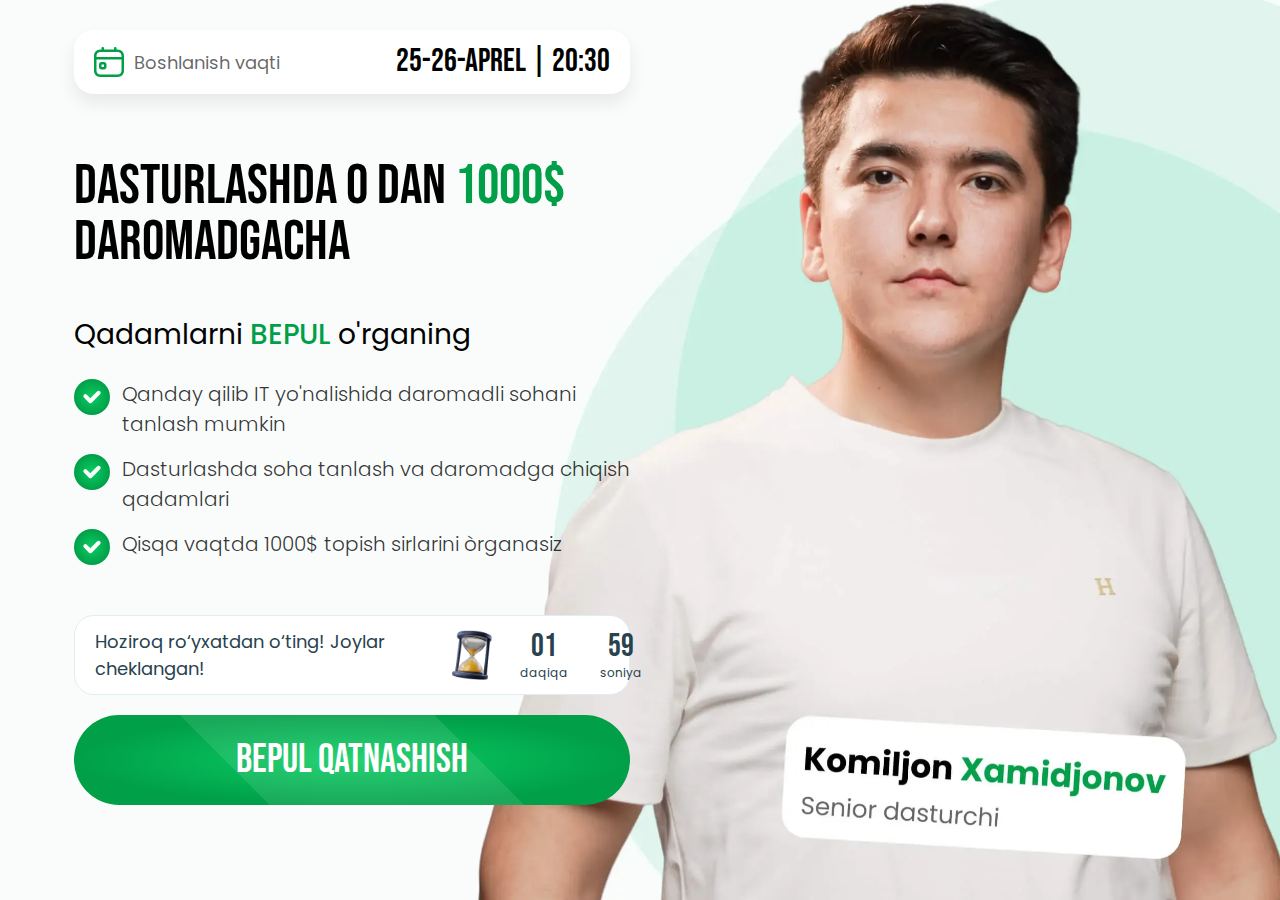
==== commit 31b2b46e: "commit" ====
--- a/index.html
+++ b/index.html
@@ -32,7 +32,7 @@
         <div class="text-[16px] 800px:text-[18px] text-[#00000099]">Boshlanish vaqti</div>
       </div>
 
-      <div class="text-[28px] 800px:text-[32px] font-bebas">14-15-aprel | 20:30</div>
+      <div class="text-[28px] 800px:text-[32px] font-bebas">25-26-aprel | 20:30</div>
     </div>
 
     <div class="flex flex-col justify-center gap-[15px] 800px:gap-[30px] 1200px:gap-[50px] grow py-[30px]">
--- a/css/styles.css
+++ b/css/styles.css
@@ -1,2 +1,2 @@
-/*! tailwindcss v4.1.3 | MIT License | https://tailwindcss.com */
-@layer properties{@supports (((-webkit-hyphens:none)) and (not (margin-trim:inline))) or ((-moz-orient:inline) and (not (color:rgb(from red r g b)))){*,:before,:after,::backdrop{--tw-rotate-x:rotateX(0);--tw-rotate-y:rotateY(0);--tw-rotate-z:rotateZ(0);--tw-skew-x:skewX(0);--tw-skew-y:skewY(0);--tw-divide-y-reverse:0;--tw-border-style:solid;--tw-leading:initial;--tw-font-weight:initial;--tw-backdrop-blur:initial;--tw-backdrop-brightness:initial;--tw-backdrop-contrast:initial;--tw-backdrop-grayscale:initial;--tw-backdrop-hue-rotate:initial;--tw-backdrop-invert:initial;--tw-backdrop-opacity:initial;--tw-backdrop-saturate:initial;--tw-backdrop-sepia:initial;--tw-duration:initial;--tw-shadow:0 0 #0000;--tw-shadow-color:initial;--tw-shadow-alpha:100%;--tw-inset-shadow:0 0 #0000;--tw-inset-shadow-color:initial;--tw-inset-shadow-alpha:100%;--tw-ring-color:initial;--tw-ring-shadow:0 0 #0000;--tw-inset-ring-color:initial;--tw-inset-ring-shadow:0 0 #0000;--tw-ring-inset:initial;--tw-ring-offset-width:0px;--tw-ring-offset-color:#fff;--tw-ring-offset-shadow:0 0 #0000;--tw-outline-style:solid}}}@layer theme{:root,:host{--animate-spin:spin 1s linear infinite;--animate-bounce:bounce 1s infinite}}@layer base{*,:after,:before,::backdrop{box-sizing:border-box;border:0 solid;margin:0;padding:0}::file-selector-button{box-sizing:border-box;border:0 solid;margin:0;padding:0}html,:host{-webkit-text-size-adjust:100%;tab-size:4;font-feature-settings:normal;font-variation-settings:normal;-webkit-tap-highlight-color:transparent;font-family:ui-sans-serif,system-ui,sans-serif,Apple Color Emoji,Segoe UI Emoji,Segoe UI Symbol,Noto Color Emoji;line-height:1.5}hr{height:0;color:inherit;border-top-width:1px}abbr:where([title]){-webkit-text-decoration:underline dotted;text-decoration:underline dotted}h1,h2,h3,h4,h5,h6{font-size:inherit;font-weight:inherit}a{color:inherit;-webkit-text-decoration:inherit;-webkit-text-decoration:inherit;-webkit-text-decoration:inherit;text-decoration:inherit}b,strong{font-weight:bolder}code,kbd,samp,pre{font-feature-settings:normal;font-variation-settings:normal;font-family:ui-monospace,SFMono-Regular,Menlo,Monaco,Consolas,Liberation Mono,Courier New,monospace;font-size:1em}small{font-size:80%}sub,sup{vertical-align:baseline;font-size:75%;line-height:0;position:relative}sub{bottom:-.25em}sup{top:-.5em}table{text-indent:0;border-color:inherit;border-collapse:collapse}:-moz-focusring{outline:auto}progress{vertical-align:baseline}summary{display:list-item}ol,ul,menu{list-style:none}img,svg,video,canvas,audio,iframe,embed,object{vertical-align:middle;display:block}img,video{max-width:100%;height:auto}button,input,select,optgroup,textarea{font:inherit;font-feature-settings:inherit;font-variation-settings:inherit;letter-spacing:inherit;color:inherit;opacity:1;background-color:#0000;border-radius:0}::file-selector-button{font:inherit;font-feature-settings:inherit;font-variation-settings:inherit;letter-spacing:inherit;color:inherit;opacity:1;background-color:#0000;border-radius:0}:where(select:is([multiple],[size])) optgroup{font-weight:bolder}:where(select:is([multiple],[size])) optgroup option{padding-inline-start:20px}::file-selector-button{margin-inline-end:4px}::placeholder{opacity:1}@supports (not ((-webkit-appearance:-apple-pay-button))) or (contain-intrinsic-size:1px){::placeholder{color:currentColor}@supports (color:color-mix(in lab, red, red)){::placeholder{color:color-mix(in oklab,currentcolor 50%,transparent)}}}textarea{resize:vertical}::-webkit-search-decoration{-webkit-appearance:none}::-webkit-date-and-time-value{min-height:1lh;text-align:inherit}::-webkit-datetime-edit{display:inline-flex}::-webkit-datetime-edit-fields-wrapper{padding:0}::-webkit-datetime-edit{padding-block:0}::-webkit-datetime-edit-year-field{padding-block:0}::-webkit-datetime-edit-month-field{padding-block:0}::-webkit-datetime-edit-day-field{padding-block:0}::-webkit-datetime-edit-hour-field{padding-block:0}::-webkit-datetime-edit-minute-field{padding-block:0}::-webkit-datetime-edit-second-field{padding-block:0}::-webkit-datetime-edit-millisecond-field{padding-block:0}::-webkit-datetime-edit-meridiem-field{padding-block:0}:-moz-ui-invalid{box-shadow:none}button,input:where([type=button],[type=reset],[type=submit]){appearance:button}::file-selector-button{appearance:button}::-webkit-inner-spin-button{height:auto}::-webkit-outer-spin-button{height:auto}[hidden]:where(:not([hidden=until-found])){display:none!important}}@layer components;@layer utilities{.absolute{position:absolute}.fixed{position:fixed}.relative{position:relative}.inset-\[0\]{inset:0}.top-\[24px\]{top:24px}.right-\[10px\]{right:10px}.right-\[24px\]{right:24px}.bottom-\[20\%\]{bottom:20%}.left-\[12\%\]{left:12%}.z-\[1\]{z-index:1}.z-\[20\]{z-index:20}.mx-\[10px\]{margin-inline:10px}.mx-auto{margin-inline:auto}.mr-\[12px\]{margin-right:12px}.mb-\[8px\]{margin-bottom:8px}.mb-\[16px\]{margin-bottom:16px}.mb-\[24px\]{margin-bottom:24px}.ml-\[10px\]{margin-left:10px}.ml-\[12px\]{margin-left:12px}.block{display:block}.flex{display:flex}.grid{display:grid}.hidden{display:none}.inline-block{display:inline-block}.table{display:table}.aspect-square{aspect-ratio:1}.h-\[20px\]{height:20px}.h-\[30px\]{height:30px}.h-\[48px\]{height:48px}.h-full{height:100%}.min-h-screen{min-height:100vh}.w-\[1px\]{width:1px}.w-\[6ch\]{width:6ch}.w-\[12px\]{width:12px}.w-\[24px\]{width:24px}.w-\[40px\]{width:40px}.w-\[90\%\]{width:90%}.w-\[150px\]{width:150px}.w-full{width:100%}.max-w-\[500px\]{max-width:500px}.min-w-full{min-width:100%}.shrink-0{flex-shrink:0}.grow{flex-grow:1}.transform{transform:var(--tw-rotate-x)var(--tw-rotate-y)var(--tw-rotate-z)var(--tw-skew-x)var(--tw-skew-y)}.animate-bounce{animation:var(--animate-bounce)}.animate-spin{animation:var(--animate-spin)}.cursor-pointer{cursor:pointer}.grid-cols-1{grid-template-columns:repeat(1,minmax(0,1fr))}.flex-col{flex-direction:column}.place-items-center{place-items:center}.items-center{align-items:center}.items-end{align-items:flex-end}.items-start{align-items:flex-start}.justify-between{justify-content:space-between}.justify-center{justify-content:center}.gap-\[4px\]{gap:4px}.gap-\[8px\]{gap:8px}.gap-\[10px\]{gap:10px}.gap-\[12px\]{gap:12px}.gap-\[15px\]{gap:15px}.gap-\[16px\]{gap:16px}.gap-\[20px\]{gap:20px}.gap-\[24px\]{gap:24px}:where(.divide-y>:not(:last-child)){--tw-divide-y-reverse:0;border-bottom-style:var(--tw-border-style);border-top-style:var(--tw-border-style);border-top-width:calc(1px*var(--tw-divide-y-reverse));border-bottom-width:calc(1px*calc(1 - var(--tw-divide-y-reverse)))}.overflow-hidden{overflow:hidden}.overflow-x-hidden{overflow-x:hidden}.rounded-\[8px\]{border-radius:8px}.rounded-\[16px\]{border-radius:16px}.rounded-full{border-radius:3.40282e38px}.border{border-style:var(--tw-border-style);border-width:1px}.border-b-2{border-bottom-style:var(--tw-border-style);border-bottom-width:2px}.border-none{--tw-border-style:none;border-style:none}.border-\[\#DFEDF4\]{border-color:#dfedf4}.border-\[\#bed4da\]{border-color:#bed4da}.bg-\[\#0000004D\]{background-color:#0000004d}.bg-\[\#00971C11\]{background-color:#00971c11}.bg-\[\#DFEDF4\]{background-color:#dfedf4}.bg-\[\#F3F7F8\]{background-color:#f3f7f8}.bg-\[\#fff\],.bg-\[rgb\(255\,255\,255\)\]{background-color:#fff}.bg-\[transparent\]{background-color:#0000}.p-\[8px\]{padding:8px}.p-\[16px\]{padding:16px}.p-\[20px\]{padding:20px}.px-\[10px\]{padding-inline:10px}.px-\[16px\]{padding-inline:16px}.px-\[20px\]{padding-inline:20px}.py-\[8px\]{padding-block:8px}.py-\[12px\]{padding-block:12px}.py-\[30px\]{padding-block:30px}.pl-\[16px\]{padding-left:16px}.text-center{text-align:center}.text-left{text-align:left}.text-\[12px\]{font-size:12px}.text-\[14px\]{font-size:14px}.text-\[16px\]{font-size:16px}.text-\[18px\]{font-size:18px}.text-\[20px\]{font-size:20px}.text-\[22px\]{font-size:22px}.text-\[24px\]{font-size:24px}.text-\[28px\]{font-size:28px}.text-\[32px\]{font-size:32px}.text-\[36px\]{font-size:36px}.leading-\[1\.2\]{--tw-leading:1.2;line-height:1.2}.leading-\[1\]{--tw-leading:1;line-height:1}.font-\[300\]{--tw-font-weight:300;font-weight:300}.font-\[500\]{--tw-font-weight:500;font-weight:500}.whitespace-nowrap{white-space:nowrap}.text-\[\#000000CC\]{color:#000c}.text-\[\#009F48\]{color:#009f48}.text-\[\#00000099\]{color:#0009}.text-\[\#00971C\]{color:#00971c}.text-\[\#28424E\]{color:#28424e}.text-\[\#48635B\]{color:#48635b}.uppercase{text-transform:uppercase}.opacity-25{opacity:.25}.opacity-75{opacity:.75}.backdrop-blur-\[5px\]{--tw-backdrop-blur:blur(5px);-webkit-backdrop-filter:var(--tw-backdrop-blur,)var(--tw-backdrop-brightness,)var(--tw-backdrop-contrast,)var(--tw-backdrop-grayscale,)var(--tw-backdrop-hue-rotate,)var(--tw-backdrop-invert,)var(--tw-backdrop-opacity,)var(--tw-backdrop-saturate,)var(--tw-backdrop-sepia,);backdrop-filter:var(--tw-backdrop-blur,)var(--tw-backdrop-brightness,)var(--tw-backdrop-contrast,)var(--tw-backdrop-grayscale,)var(--tw-backdrop-hue-rotate,)var(--tw-backdrop-invert,)var(--tw-backdrop-opacity,)var(--tw-backdrop-saturate,)var(--tw-backdrop-sepia,)}.transition{transition-property:color,background-color,border-color,outline-color,text-decoration-color,fill,stroke,--tw-gradient-from,--tw-gradient-via,--tw-gradient-to,opacity,box-shadow,transform,translate,scale,rotate,filter,-webkit-backdrop-filter,backdrop-filter;transition-timing-function:var(--tw-ease,ease);transition-duration:var(--tw-duration,0s)}.transition-colors{transition-property:color,background-color,border-color,outline-color,text-decoration-color,fill,stroke,--tw-gradient-from,--tw-gradient-via,--tw-gradient-to;transition-timing-function:var(--tw-ease,ease);transition-duration:var(--tw-duration,0s)}.duration-150{--tw-duration:.15s;transition-duration:.15s}@media (hover:hover){.hover\:scale-\[1\.02\]:hover{scale:1.02}}.focus\:ring-2:focus{--tw-ring-shadow:var(--tw-ring-inset,)0 0 0 calc(2px + var(--tw-ring-offset-width))var(--tw-ring-color,currentcolor);box-shadow:var(--tw-inset-shadow),var(--tw-inset-ring-shadow),var(--tw-ring-offset-shadow),var(--tw-ring-shadow),var(--tw-shadow)}.focus\:ring-offset-2:focus{--tw-ring-offset-width:2px;--tw-ring-offset-shadow:var(--tw-ring-inset,)0 0 0 var(--tw-ring-offset-width)var(--tw-ring-offset-color)}.focus\:outline-0:focus{outline-style:var(--tw-outline-style);outline-width:0}.focus\:outline-none:focus{--tw-outline-style:none;outline-style:none}@media (min-width:500px){.\35 00px\:flex{display:flex}.\35 00px\:justify-between{justify-content:space-between}}@media (min-width:800px){.\38 00px\:w-\[28px\]{width:28px}.\38 00px\:gap-\[30px\]{gap:30px}.\38 00px\:rounded-\[20px\]{border-radius:20px}.\38 00px\:p-\[40px\]{padding:40px}.\38 00px\:text-\[18px\]{font-size:18px}.\38 00px\:text-\[24px\]{font-size:24px}.\38 00px\:text-\[28px\]{font-size:28px}.\38 00px\:text-\[32px\]{font-size:32px}.\38 00px\:text-\[48px\]{font-size:48px}}@media (min-width:1100px){.\31 100px\:mb-\[16px\]{margin-bottom:16px}.\31 100px\:mb-\[24px\]{margin-bottom:24px}.\31 100px\:mb-\[32px\]{margin-bottom:32px}.\31 100px\:block{display:block}.\31 100px\:flex{display:flex}.\31 100px\:hidden{display:none}.\31 100px\:w-1\/2{width:50%}.\31 100px\:w-\[16px\]{width:16px}.\31 100px\:w-\[180px\]{width:180px}.\31 100px\:rounded-\[12px\]{border-radius:12px}.\31 100px\:text-left{text-align:left}.\31 100px\:text-\[16px\]{font-size:16px}.\31 100px\:text-\[24px\]{font-size:24px}}@media (min-width:1200px){.\31 200px\:w-\[36px\]{width:36px}.\31 200px\:gap-\[15px\]{gap:15px}.\31 200px\:gap-\[30px\]{gap:30px}.\31 200px\:gap-\[50px\]{gap:50px}.\31 200px\:py-\[30px\]{padding-block:30px}.\31 200px\:text-\[20px\]{font-size:20px}.\31 200px\:text-\[28px\]{font-size:28px}.\31 200px\:text-\[32px\]{font-size:32px}.\31 200px\:text-\[56px\]{font-size:56px}}}body{background-image:url(../img/bg-desktop@2x.webp);background-position:100% 0;background-repeat:no-repeat;background-size:cover;font-family:Poppins,sans-serif}.font-bebas{font-family:Bebas Neue,sans-serif}@media only screen and (-webkit-min-device-pixel-ratio:2),only screen and (min-device-pixel-ratio:2),only screen and (min-resolution:192dpi),only screen and (min-resolution:2x){body{background-image:url(../img/bg-desktop@2x.webp)}}@media only screen and (max-width:1100px){body{background-color:#f8fdfb;background-image:none}}.wrapper{width:100%;max-width:1400px;margin-inline:auto}@media (min-width:1100px){.wrapper{width:90%}}.main-button{cursor:pointer;color:#fff;text-transform:uppercase;background:radial-gradient(50% 50%,#0bcd63 0%,#009f48 100%);border-radius:3.40282e38px;justify-content:center;align-items:center;height:70px;font-family:Bebas Neue,sans-serif;font-size:28px;display:flex;position:relative;overflow:hidden}@media (min-width:800px){.main-button{height:80px;font-size:32px}}@media (min-width:1200px){.main-button{height:90px;font-size:40px}}.tg-button{cursor:pointer;color:#fff;text-transform:uppercase;background:radial-gradient(50% 50%,#43befa 0%,#009ae6 100%);border-radius:3.40282e38px;justify-content:center;align-items:center;height:70px;font-family:Bebas Neue,sans-serif;font-size:28px;display:flex;position:relative;overflow:hidden}@media (min-width:800px){.tg-button{height:80px;font-size:32px}}@media (min-width:1200px){.tg-button{height:90px;font-size:40px}}.submit-button{cursor:pointer;cursor:pointer;color:#fff;text-transform:uppercase;background:radial-gradient(50% 50%,#0bcd63 0%,#009f48 100%);border-radius:3.40282e38px;width:100%;height:60px;font-family:Bebas Neue,sans-serif;font-size:24px;position:relative;overflow:hidden}@media (min-width:800px){.submit-button{height:70px;font-size:28px}}@media (min-width:1200px){.submit-button{height:70px;font-size:32px}}.main-button:before,.submit-button:before{content:"";background:#ffffff1a;width:200%;height:200%;animation:2s infinite shine;position:absolute;top:-50%;left:-50%;transform:rotate(45deg)}.custom-shadow{box-shadow:0 9px 18px #00000014}@keyframes shine{0%{transform:translate(-100%)rotate(45deg)}to{transform:translate(100%)rotate(45deg)}}@keyframes shake{0%,to{transform:rotate(0)}25%{transform:rotate(-5deg)}50%{transform:rotate(5deg)}75%{transform:rotate(-3deg)}}@property --tw-rotate-x{syntax:"*";inherits:false;initial-value:rotateX(0)}@property --tw-rotate-y{syntax:"*";inherits:false;initial-value:rotateY(0)}@property --tw-rotate-z{syntax:"*";inherits:false;initial-value:rotateZ(0)}@property --tw-skew-x{syntax:"*";inherits:false;initial-value:skewX(0)}@property --tw-skew-y{syntax:"*";inherits:false;initial-value:skewY(0)}@property --tw-divide-y-reverse{syntax:"*";inherits:false;initial-value:0}@property --tw-border-style{syntax:"*";inherits:false;initial-value:solid}@property --tw-leading{syntax:"*";inherits:false}@property --tw-font-weight{syntax:"*";inherits:false}@property --tw-backdrop-blur{syntax:"*";inherits:false}@property --tw-backdrop-brightness{syntax:"*";inherits:false}@property --tw-backdrop-contrast{syntax:"*";inherits:false}@property --tw-backdrop-grayscale{syntax:"*";inherits:false}@property --tw-backdrop-hue-rotate{syntax:"*";inherits:false}@property --tw-backdrop-invert{syntax:"*";inherits:false}@property --tw-backdrop-opacity{syntax:"*";inherits:false}@property --tw-backdrop-saturate{syntax:"*";inherits:false}@property --tw-backdrop-sepia{syntax:"*";inherits:false}@property --tw-duration{syntax:"*";inherits:false}@property --tw-shadow{syntax:"*";inherits:false;initial-value:0 0 #0000}@property --tw-shadow-color{syntax:"*";inherits:false}@property --tw-shadow-alpha{syntax:"<percentage>";inherits:false;initial-value:100%}@property --tw-inset-shadow{syntax:"*";inherits:false;initial-value:0 0 #0000}@property --tw-inset-shadow-color{syntax:"*";inherits:false}@property --tw-inset-shadow-alpha{syntax:"<percentage>";inherits:false;initial-value:100%}@property --tw-ring-color{syntax:"*";inherits:false}@property --tw-ring-shadow{syntax:"*";inherits:false;initial-value:0 0 #0000}@property --tw-inset-ring-color{syntax:"*";inherits:false}@property --tw-inset-ring-shadow{syntax:"*";inherits:false;initial-value:0 0 #0000}@property --tw-ring-inset{syntax:"*";inherits:false}@property --tw-ring-offset-width{syntax:"<length>";inherits:false;initial-value:0}@property --tw-ring-offset-color{syntax:"*";inherits:false;initial-value:#fff}@property --tw-ring-offset-shadow{syntax:"*";inherits:false;initial-value:0 0 #0000}@property --tw-outline-style{syntax:"*";inherits:false;initial-value:solid}@keyframes spin{to{transform:rotate(360deg)}}@keyframes bounce{0%,to{animation-timing-function:cubic-bezier(.8,0,1,1);transform:translateY(-25%)}50%{animation-timing-function:cubic-bezier(0,0,.2,1);transform:none}}+/*! tailwindcss v4.0.6 | MIT License | https://tailwindcss.com */
+@layer theme{:root,:host{--animate-spin:spin 1s linear infinite;--animate-ping:ping 1s cubic-bezier(0,0,.2,1)infinite;--animate-pulse:pulse 2s cubic-bezier(.4,0,.6,1)infinite;--animate-bounce:bounce 1s infinite;--breakpoint-400px:400px;--breakpoint-500px:500px;--breakpoint-600px:600px;--breakpoint-700px:700px;--breakpoint-800px:800px;--breakpoint-900px:900px;--breakpoint-1000px:1000px;--breakpoint-1100px:1100px;--breakpoint-1200px:1200px;--breakpoint-1300px:1300px;--breakpoint-1400px:1400px;--breakpoint-1500px:1500px;--breakpoint-1600px:1600px;--breakpoint-1700px:1700px;--breakpoint-1800px:1800px;--breakpoint-1900px:1900px}}@layer base{*,:after,:before,::backdrop{box-sizing:border-box;border:0 solid;margin:0;padding:0}::file-selector-button{box-sizing:border-box;border:0 solid;margin:0;padding:0}html,:host{-webkit-text-size-adjust:100%;tab-size:4;line-height:1.5;font-family:var(--default-font-family,ui-sans-serif,system-ui,sans-serif,"Apple Color Emoji","Segoe UI Emoji","Segoe UI Symbol","Noto Color Emoji");font-feature-settings:var(--default-font-feature-settings,normal);font-variation-settings:var(--default-font-variation-settings,normal);-webkit-tap-highlight-color:transparent}body{line-height:inherit}hr{height:0;color:inherit;border-top-width:1px}abbr:where([title]){-webkit-text-decoration:underline dotted;text-decoration:underline dotted}h1,h2,h3,h4,h5,h6{font-size:inherit;font-weight:inherit}a{color:inherit;-webkit-text-decoration:inherit;-webkit-text-decoration:inherit;-webkit-text-decoration:inherit;text-decoration:inherit}b,strong{font-weight:bolder}code,kbd,samp,pre{font-family:var(--default-mono-font-family,ui-monospace,SFMono-Regular,Menlo,Monaco,Consolas,"Liberation Mono","Courier New",monospace);font-feature-settings:var(--default-mono-font-feature-settings,normal);font-variation-settings:var(--default-mono-font-variation-settings,normal);font-size:1em}small{font-size:80%}sub,sup{vertical-align:baseline;font-size:75%;line-height:0;position:relative}sub{bottom:-.25em}sup{top:-.5em}table{text-indent:0;border-color:inherit;border-collapse:collapse}:-moz-focusring{outline:auto}progress{vertical-align:baseline}summary{display:list-item}ol,ul,menu{list-style:none}img,svg,video,canvas,audio,iframe,embed,object{vertical-align:middle;display:block}img,video{max-width:100%;height:auto}button,input,select,optgroup,textarea{font:inherit;font-feature-settings:inherit;font-variation-settings:inherit;letter-spacing:inherit;color:inherit;opacity:1;background-color:#0000;border-radius:0}::file-selector-button{font:inherit;font-feature-settings:inherit;font-variation-settings:inherit;letter-spacing:inherit;color:inherit;opacity:1;background-color:#0000;border-radius:0}:where(select:is([multiple],[size])) optgroup{font-weight:bolder}:where(select:is([multiple],[size])) optgroup option{padding-inline-start:20px}::file-selector-button{margin-inline-end:4px}::placeholder{opacity:1;color:color-mix(in oklab,currentColor 50%,transparent)}textarea{resize:vertical}::-webkit-search-decoration{-webkit-appearance:none}::-webkit-date-and-time-value{min-height:1lh;text-align:inherit}::-webkit-datetime-edit{display:inline-flex}::-webkit-datetime-edit-fields-wrapper{padding:0}::-webkit-datetime-edit{padding-block:0}::-webkit-datetime-edit-year-field{padding-block:0}::-webkit-datetime-edit-month-field{padding-block:0}::-webkit-datetime-edit-day-field{padding-block:0}::-webkit-datetime-edit-hour-field{padding-block:0}::-webkit-datetime-edit-minute-field{padding-block:0}::-webkit-datetime-edit-second-field{padding-block:0}::-webkit-datetime-edit-millisecond-field{padding-block:0}::-webkit-datetime-edit-meridiem-field{padding-block:0}:-moz-ui-invalid{box-shadow:none}button,input:where([type=button],[type=reset],[type=submit]){appearance:button}::file-selector-button{appearance:button}::-webkit-inner-spin-button{height:auto}::-webkit-outer-spin-button{height:auto}[hidden]:where(:not([hidden=until-found])){display:none!important}}@layer components;@layer utilities{.absolute{position:absolute}.fixed{position:fixed}.relative{position:relative}.inset-\[0\]{inset:0}.top-\[24px\]{top:24px}.right-\[10px\]{right:10px}.right-\[24px\]{right:24px}.bottom-\[20\%\]{bottom:20%}.left-\[12\%\]{left:12%}.z-\[1\]{z-index:1}.z-\[20\]{z-index:20}.mx-\[10px\]{margin-inline:10px}.mx-auto{margin-inline:auto}.mr-\[12px\]{margin-right:12px}.mb-\[8px\]{margin-bottom:8px}.mb-\[16px\]{margin-bottom:16px}.mb-\[24px\]{margin-bottom:24px}.ml-\[10px\]{margin-left:10px}.block{display:block}.flex{display:flex}.grid{display:grid}.hidden{display:none}.inline-block{display:inline-block}.table{display:table}.aspect-square{aspect-ratio:1}.h-\[20px\]{height:20px}.h-\[30px\]{height:30px}.h-\[48px\]{height:48px}.h-full{height:100%}.min-h-screen{min-height:100vh}.w-\[6ch\]{width:6ch}.w-\[12px\]{width:12px}.w-\[24px\]{width:24px}.w-\[40px\]{width:40px}.w-\[90\%\]{width:90%}.w-\[150px\]{width:150px}.w-\[1px\]{width:1px}.w-full{width:100%}.max-w-\[500px\]{max-width:500px}.min-w-full{min-width:100%}.shrink-0{flex-shrink:0}.grow{flex-grow:1}.transform{transform:var(--tw-rotate-x)var(--tw-rotate-y)var(--tw-rotate-z)var(--tw-skew-x)var(--tw-skew-y)}.animate-bounce{animation:var(--animate-bounce)}.animate-spin{animation:var(--animate-spin)}.cursor-pointer{cursor:pointer}.grid-cols-1{grid-template-columns:repeat(1,minmax(0,1fr))}.flex-col{flex-direction:column}.place-items-center{place-items:center}.items-center{align-items:center}.items-end{align-items:flex-end}.items-start{align-items:flex-start}.justify-between{justify-content:space-between}.justify-center{justify-content:center}.gap-\[4px\]{gap:4px}.gap-\[8px\]{gap:8px}.gap-\[10px\]{gap:10px}.gap-\[12px\]{gap:12px}.gap-\[15px\]{gap:15px}.gap-\[16px\]{gap:16px}.gap-\[20px\]{gap:20px}.gap-\[24px\]{gap:24px}:where(.divide-y>:not(:last-child)){--tw-divide-y-reverse:0;border-bottom-style:var(--tw-border-style);border-top-style:var(--tw-border-style);border-top-width:calc(1px*var(--tw-divide-y-reverse));border-bottom-width:calc(1px*calc(1 - var(--tw-divide-y-reverse)))}.overflow-hidden{overflow:hidden}.overflow-x-hidden{overflow-x:hidden}.rounded-\[8px\]{border-radius:8px}.rounded-\[16px\]{border-radius:16px}.rounded-full{border-radius:3.40282e38px}.border{border-style:var(--tw-border-style);border-width:1px}.border-b-2{border-bottom-style:var(--tw-border-style);border-bottom-width:2px}.border-none{--tw-border-style:none;border-style:none}.border-\[\#DFEDF4\]{border-color:#dfedf4}.border-\[\#bed4da\]{border-color:#bed4da}.bg-\[\#0000004D\]{background-color:#0000004d}.bg-\[\#00971C11\]{background-color:#00971c11}.bg-\[\#DFEDF4\]{background-color:#dfedf4}.bg-\[\#F3F7F8\]{background-color:#f3f7f8}.bg-\[\#fff\],.bg-\[rgb\(255\,255\,255\)\]{background-color:#fff}.bg-\[transparent\]{background-color:#0000}.p-\[8px\]{padding:8px}.p-\[16px\]{padding:16px}.p-\[20px\]{padding:20px}.px-\[10px\]{padding-inline:10px}.px-\[16px\]{padding-inline:16px}.px-\[20px\]{padding-inline:20px}.py-\[8px\]{padding-block:8px}.py-\[12px\]{padding-block:12px}.py-\[30px\]{padding-block:30px}.pl-\[16px\]{padding-left:16px}.text-center{text-align:center}.text-left{text-align:left}.text-\[12px\]{font-size:12px}.text-\[14px\]{font-size:14px}.text-\[16px\]{font-size:16px}.text-\[18px\]{font-size:18px}.text-\[20px\]{font-size:20px}.text-\[22px\]{font-size:22px}.text-\[24px\]{font-size:24px}.text-\[28px\]{font-size:28px}.text-\[32px\]{font-size:32px}.text-\[36px\]{font-size:36px}.leading-\[1\.2\]{--tw-leading:1.2;line-height:1.2}.leading-\[1\]{--tw-leading:1;line-height:1}.font-\[300\]{--tw-font-weight:300;font-weight:300}.font-\[500\]{--tw-font-weight:500;font-weight:500}.whitespace-nowrap{white-space:nowrap}.text-\[\#00000099\]{color:#0009}.text-\[\#000000CC\]{color:#000c}.text-\[\#00971C\]{color:#00971c}.text-\[\#009F48\]{color:#009f48}.text-\[\#28424E\]{color:#28424e}.text-\[\#48635B\]{color:#48635b}.uppercase{text-transform:uppercase}.opacity-25{opacity:.25}.opacity-75{opacity:.75}.filter{filter:var(--tw-blur,)var(--tw-brightness,)var(--tw-contrast,)var(--tw-grayscale,)var(--tw-hue-rotate,)var(--tw-invert,)var(--tw-saturate,)var(--tw-sepia,)var(--tw-drop-shadow,)}.backdrop-blur-\[5px\]{--tw-backdrop-blur:blur(5px);-webkit-backdrop-filter:var(--tw-backdrop-blur,)var(--tw-backdrop-brightness,)var(--tw-backdrop-contrast,)var(--tw-backdrop-grayscale,)var(--tw-backdrop-hue-rotate,)var(--tw-backdrop-invert,)var(--tw-backdrop-opacity,)var(--tw-backdrop-saturate,)var(--tw-backdrop-sepia,);backdrop-filter:var(--tw-backdrop-blur,)var(--tw-backdrop-brightness,)var(--tw-backdrop-contrast,)var(--tw-backdrop-grayscale,)var(--tw-backdrop-hue-rotate,)var(--tw-backdrop-invert,)var(--tw-backdrop-opacity,)var(--tw-backdrop-saturate,)var(--tw-backdrop-sepia,)}.transition{transition-property:color,background-color,border-color,outline-color,text-decoration-color,fill,stroke,--tw-gradient-from,--tw-gradient-via,--tw-gradient-to,opacity,box-shadow,transform,translate,scale,rotate,filter,-webkit-backdrop-filter,backdrop-filter;transition-timing-function:var(--tw-ease,ease);transition-duration:var(--tw-duration,0s)}.transition-colors{transition-property:color,background-color,border-color,outline-color,text-decoration-color,fill,stroke,--tw-gradient-from,--tw-gradient-via,--tw-gradient-to;transition-timing-function:var(--tw-ease,ease);transition-duration:var(--tw-duration,0s)}.duration-150{--tw-duration:.15s;transition-duration:.15s}@media (hover:hover){.hover\:scale-\[1\.02\]:hover{scale:1.02}}.focus\:ring-2:focus{--tw-ring-shadow:var(--tw-ring-inset,)0 0 0 calc(2px + var(--tw-ring-offset-width))var(--tw-ring-color,currentColor);box-shadow:var(--tw-inset-shadow),var(--tw-inset-ring-shadow),var(--tw-ring-offset-shadow),var(--tw-ring-shadow),var(--tw-shadow)}.focus\:ring-offset-2:focus{--tw-ring-offset-width:2px;--tw-ring-offset-shadow:var(--tw-ring-inset,)0 0 0 var(--tw-ring-offset-width)var(--tw-ring-offset-color)}.focus\:outline-0:focus{outline-style:var(--tw-outline-style);outline-width:0}.focus\:outline-none:focus{--tw-outline-style:none;outline-style:none}@media (width>=500px){.\35 00px\:flex{display:flex}.\35 00px\:justify-between{justify-content:space-between}}@media (width>=800px){.\38 00px\:w-\[28px\]{width:28px}.\38 00px\:gap-\[30px\]{gap:30px}.\38 00px\:rounded-\[20px\]{border-radius:20px}.\38 00px\:p-\[40px\]{padding:40px}.\38 00px\:text-\[18px\]{font-size:18px}.\38 00px\:text-\[24px\]{font-size:24px}.\38 00px\:text-\[28px\]{font-size:28px}.\38 00px\:text-\[32px\]{font-size:32px}.\38 00px\:text-\[48px\]{font-size:48px}}@media (width>=1100px){.\31 100px\:mb-\[16px\]{margin-bottom:16px}.\31 100px\:mb-\[24px\]{margin-bottom:24px}.\31 100px\:mb-\[32px\]{margin-bottom:32px}.\31 100px\:block{display:block}.\31 100px\:flex{display:flex}.\31 100px\:hidden{display:none}.\31 100px\:w-1\/2{width:50%}.\31 100px\:w-\[16px\]{width:16px}.\31 100px\:w-\[180px\]{width:180px}.\31 100px\:rounded-\[12px\]{border-radius:12px}.\31 100px\:text-left{text-align:left}.\31 100px\:text-\[16px\]{font-size:16px}.\31 100px\:text-\[24px\]{font-size:24px}}@media (width>=1200px){.\31 200px\:w-\[36px\]{width:36px}.\31 200px\:gap-\[15px\]{gap:15px}.\31 200px\:gap-\[30px\]{gap:30px}.\31 200px\:gap-\[50px\]{gap:50px}.\31 200px\:py-\[30px\]{padding-block:30px}.\31 200px\:text-\[20px\]{font-size:20px}.\31 200px\:text-\[28px\]{font-size:28px}.\31 200px\:text-\[32px\]{font-size:32px}.\31 200px\:text-\[56px\]{font-size:56px}}}body{background-image:url(../img/bg-desktop@2x.webp);background-position:100% 0;background-repeat:no-repeat;background-size:cover;font-family:Poppins,sans-serif}.font-bebas{font-family:Bebas Neue,sans-serif}@media only screen and (-webkit-device-pixel-ratio>=2),only screen and (min-device-pixel-ratio:2),only screen and (resolution>=192dpi),only screen and (resolution>=2x){body{background-image:url(../img/bg-desktop@2x.webp)}}@media only screen and (width<=1100px){body{background-color:#f8fdfb;background-image:none}}.wrapper{width:100%;max-width:1400px;margin-inline:auto}@media (width>=1100px){.wrapper{width:90%}}.main-button{cursor:pointer;color:#fff;text-transform:uppercase;background:radial-gradient(50% 50%,#0bcd63 0%,#009f48 100%);border-radius:3.40282e38px;justify-content:center;align-items:center;height:70px;font-family:Bebas Neue,sans-serif;font-size:28px;display:flex;position:relative;overflow:hidden}@media (width>=800px){.main-button{height:80px;font-size:32px}}@media (width>=1200px){.main-button{height:90px;font-size:40px}}.tg-button{cursor:pointer;color:#fff;text-transform:uppercase;background:radial-gradient(50% 50%,#43befa 0%,#009ae6 100%);border-radius:3.40282e38px;justify-content:center;align-items:center;height:70px;font-family:Bebas Neue,sans-serif;font-size:28px;display:flex;position:relative;overflow:hidden}@media (width>=800px){.tg-button{height:80px;font-size:32px}}@media (width>=1200px){.tg-button{height:90px;font-size:40px}}.submit-button{cursor:pointer;cursor:pointer;color:#fff;text-transform:uppercase;background:radial-gradient(50% 50%,#0bcd63 0%,#009f48 100%);border-radius:3.40282e38px;width:100%;height:60px;font-family:Bebas Neue,sans-serif;font-size:24px;position:relative;overflow:hidden}@media (width>=800px){.submit-button{height:70px;font-size:28px}}@media (width>=1200px){.submit-button{height:70px;font-size:32px}}.main-button:before,.submit-button:before,.tg-button:before{content:"";background:#ffffff1a;width:200%;height:200%;animation:2s infinite shine;position:absolute;top:-50%;left:-50%;transform:rotate(45deg)}.custom-shadow{box-shadow:0 9px 18px #00000014}@keyframes shine{0%{transform:translate(-100%)rotate(45deg)}to{transform:translate(100%)rotate(45deg)}}@keyframes shake{0%,to{transform:rotate(0)}25%{transform:rotate(-5deg)}50%{transform:rotate(5deg)}75%{transform:rotate(-3deg)}}@keyframes spin{to{transform:rotate(360deg)}}@keyframes ping{75%,to{opacity:0;transform:scale(2)}}@keyframes pulse{50%{opacity:.5}}@keyframes bounce{0%,to{animation-timing-function:cubic-bezier(.8,0,1,1);transform:translateY(-25%)}50%{animation-timing-function:cubic-bezier(0,0,.2,1);transform:none}}@property --tw-rotate-x{syntax:"*";inherits:false;initial-value:rotateX(0)}@property --tw-rotate-y{syntax:"*";inherits:false;initial-value:rotateY(0)}@property --tw-rotate-z{syntax:"*";inherits:false;initial-value:rotateZ(0)}@property --tw-skew-x{syntax:"*";inherits:false;initial-value:skewX(0)}@property --tw-skew-y{syntax:"*";inherits:false;initial-value:skewY(0)}@property --tw-divide-y-reverse{syntax:"*";inherits:false;initial-value:0}@property --tw-border-style{syntax:"*";inherits:false;initial-value:solid}@property --tw-leading{syntax:"*";inherits:false}@property --tw-font-weight{syntax:"*";inherits:false}@property --tw-blur{syntax:"*";inherits:false}@property --tw-brightness{syntax:"*";inherits:false}@property --tw-contrast{syntax:"*";inherits:false}@property --tw-grayscale{syntax:"*";inherits:false}@property --tw-hue-rotate{syntax:"*";inherits:false}@property --tw-invert{syntax:"*";inherits:false}@property --tw-opacity{syntax:"*";inherits:false}@property --tw-saturate{syntax:"*";inherits:false}@property --tw-sepia{syntax:"*";inherits:false}@property --tw-backdrop-blur{syntax:"*";inherits:false}@property --tw-backdrop-brightness{syntax:"*";inherits:false}@property --tw-backdrop-contrast{syntax:"*";inherits:false}@property --tw-backdrop-grayscale{syntax:"*";inherits:false}@property --tw-backdrop-hue-rotate{syntax:"*";inherits:false}@property --tw-backdrop-invert{syntax:"*";inherits:false}@property --tw-backdrop-opacity{syntax:"*";inherits:false}@property --tw-backdrop-saturate{syntax:"*";inherits:false}@property --tw-backdrop-sepia{syntax:"*";inherits:false}@property --tw-duration{syntax:"*";inherits:false}@property --tw-shadow{syntax:"*";inherits:false;initial-value:0 0 #0000}@property --tw-shadow-color{syntax:"*";inherits:false}@property --tw-inset-shadow{syntax:"*";inherits:false;initial-value:0 0 #0000}@property --tw-inset-shadow-color{syntax:"*";inherits:false}@property --tw-ring-color{syntax:"*";inherits:false}@property --tw-ring-shadow{syntax:"*";inherits:false;initial-value:0 0 #0000}@property --tw-inset-ring-color{syntax:"*";inherits:false}@property --tw-inset-ring-shadow{syntax:"*";inherits:false;initial-value:0 0 #0000}@property --tw-ring-inset{syntax:"*";inherits:false}@property --tw-ring-offset-width{syntax:"<length>";inherits:false;initial-value:0}@property --tw-ring-offset-color{syntax:"*";inherits:false;initial-value:#fff}@property --tw-ring-offset-shadow{syntax:"*";inherits:false;initial-value:0 0 #0000}@property --tw-outline-style{syntax:"*";inherits:false;initial-value:solid}